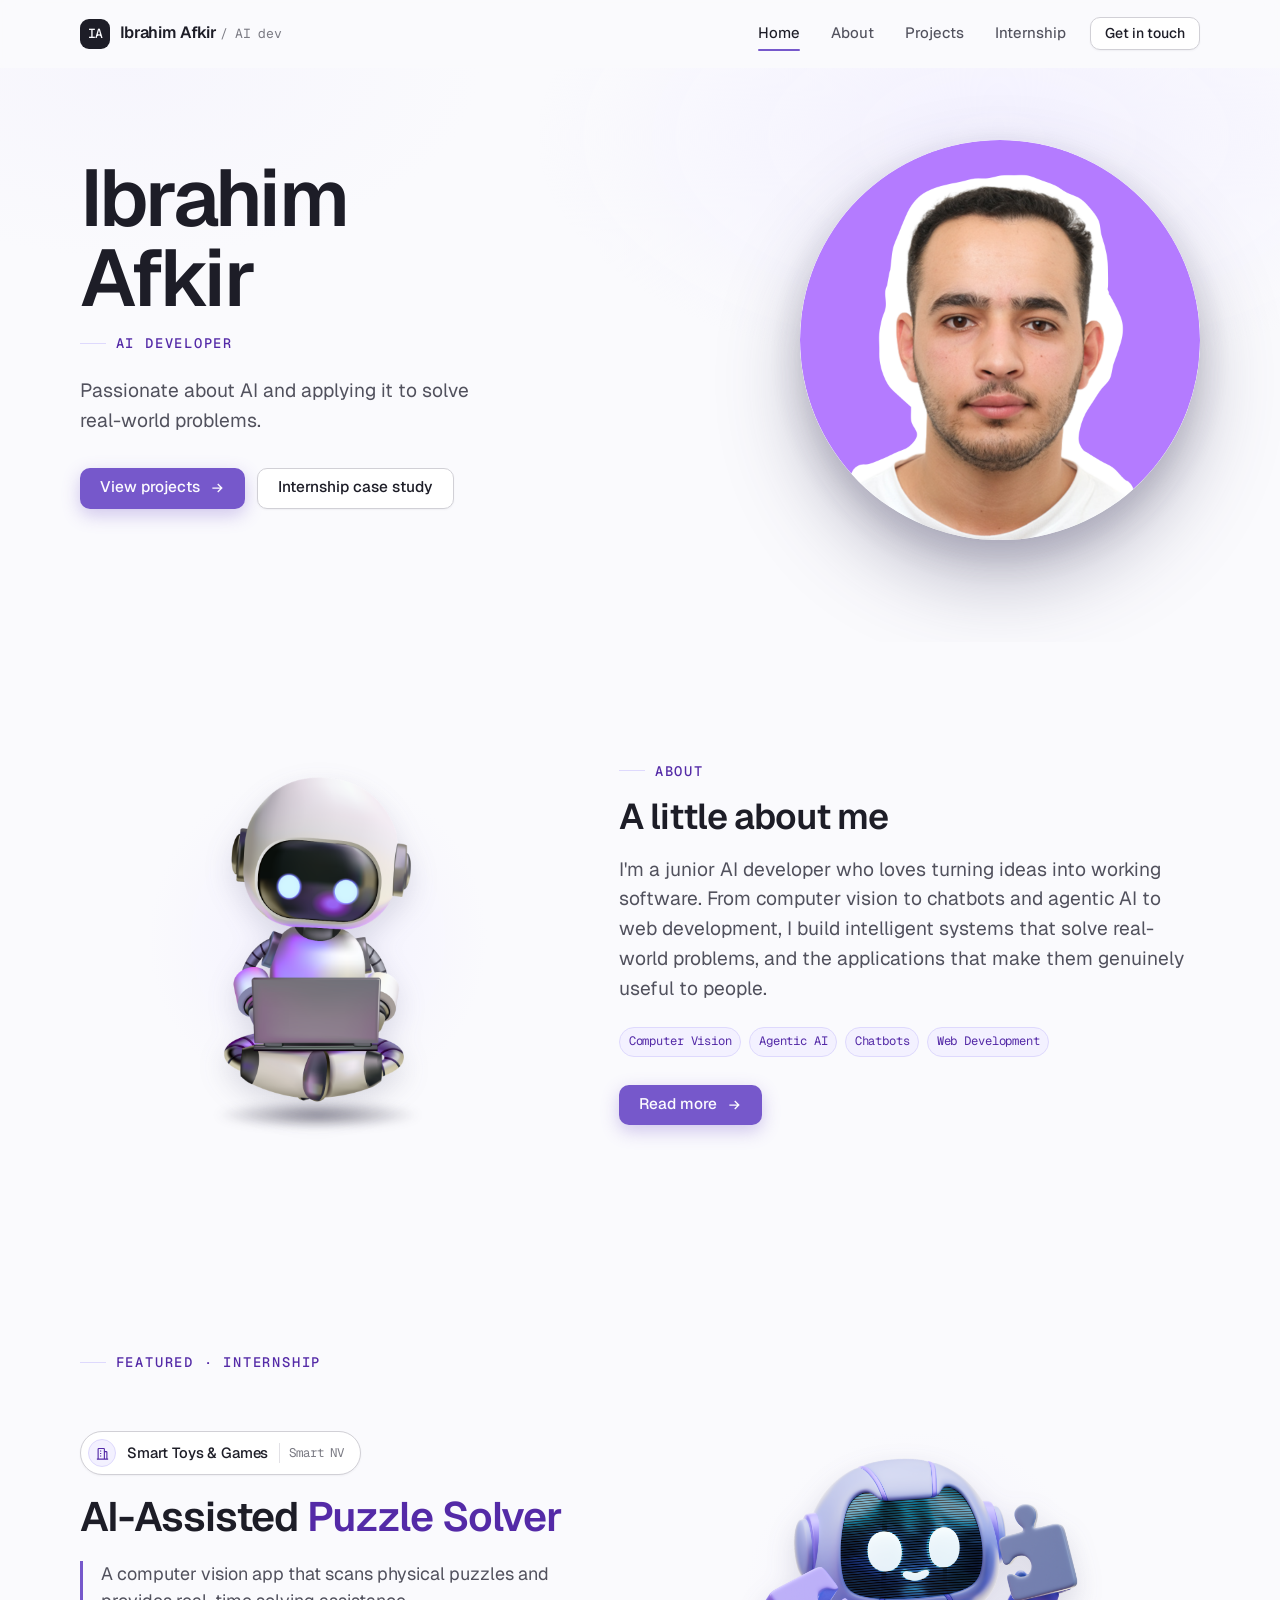
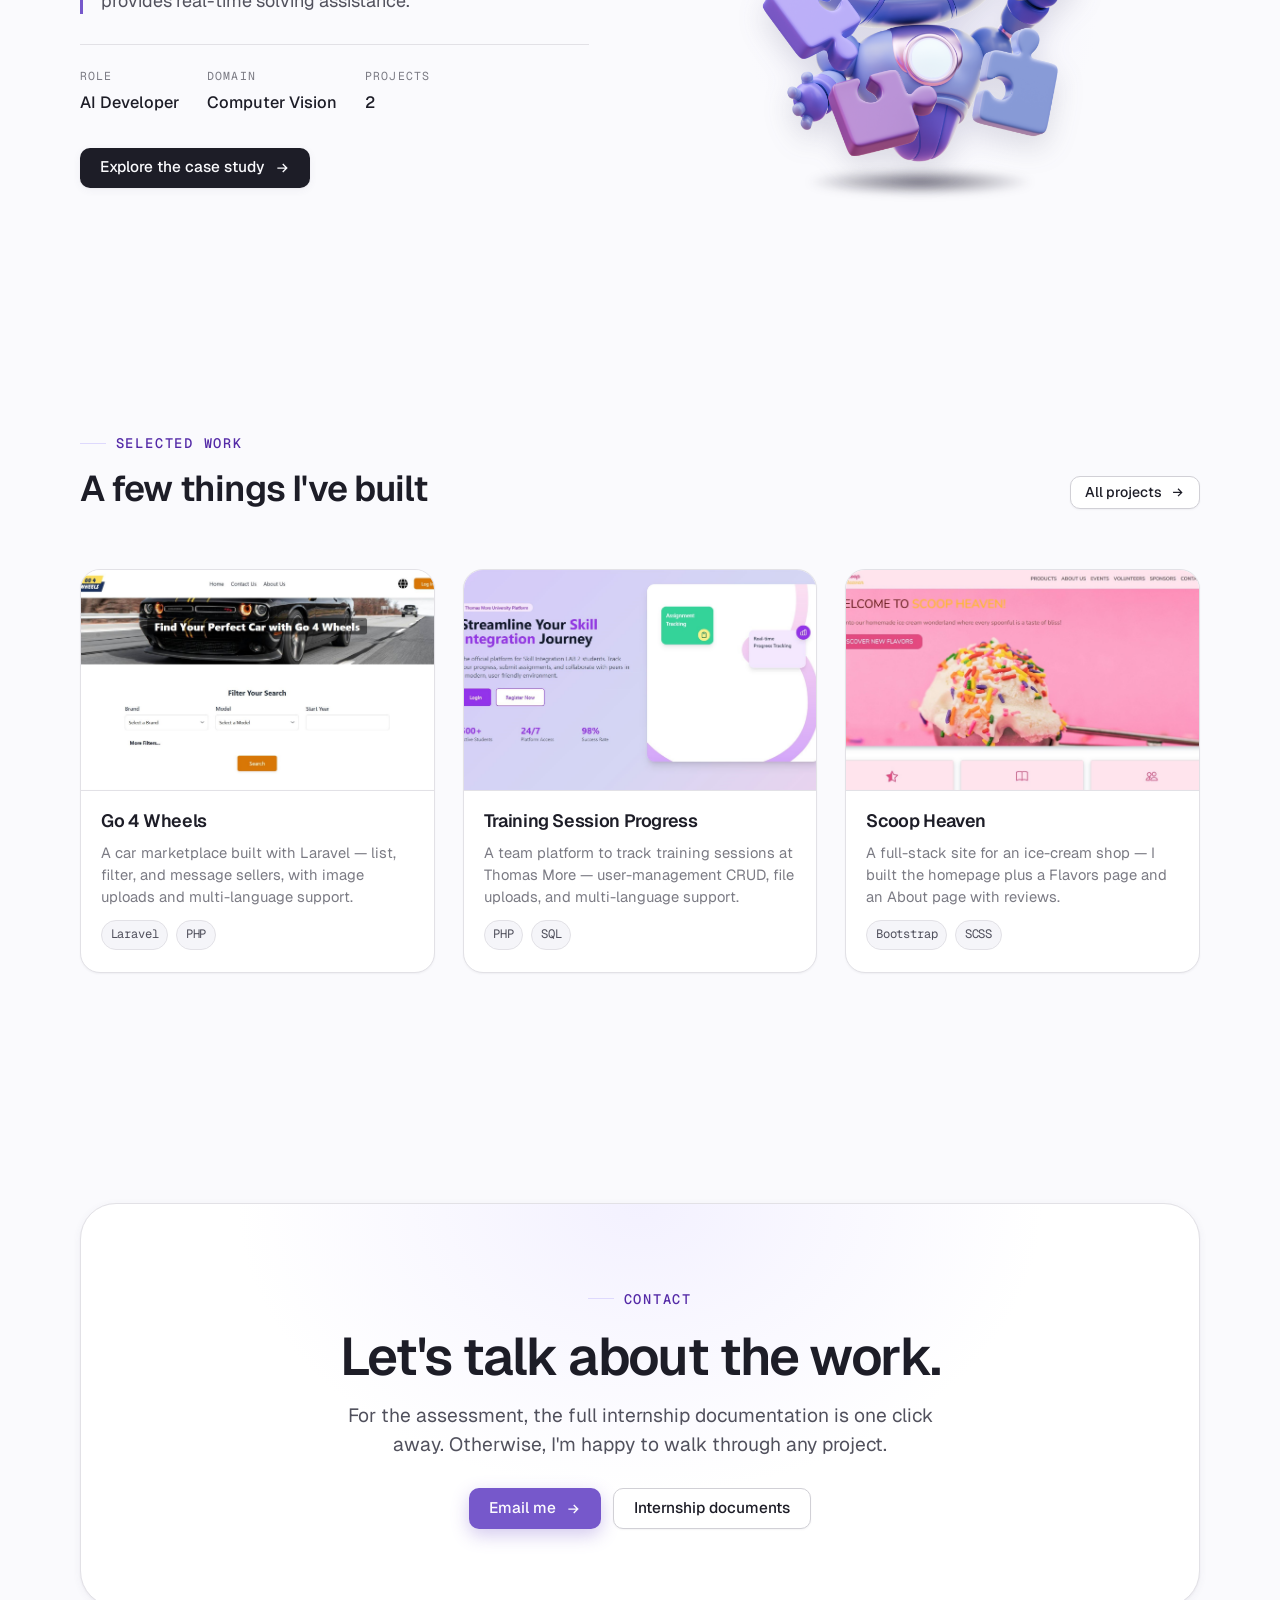
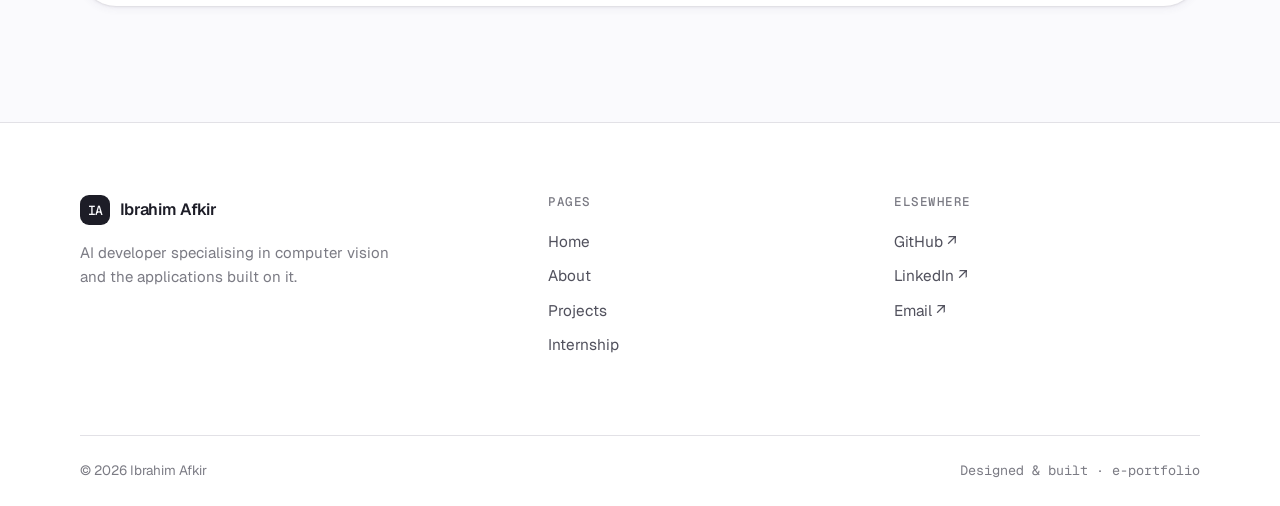
==== index.html @ 5f538110 "Initial commit — AI developer e-portfolio Co-Authored-By: Claude Opus 4.8 <noreply@anthropic.com>" ====
<!DOCTYPE html>
<html lang="en">
<head>
<meta charset="UTF-8" />
<meta name="viewport" content="width=device-width, initial-scale=1.0" />
<title>Ibrahim Afkir — AI Developer</title>
<meta name="description" content="Portfolio of Ibrahim Afkir, AI developer specialising in computer vision." />
<link rel="icon" href="images/favicon-32x32.png" type="image/png" />
<link rel="stylesheet" href="styles.css" />
<style>
/* ============ HOME PAGE ============ */

/* --- Hero shell --- */
.hero { position: relative; overflow: hidden; padding-top: clamp(36px, 6vw, 72px); padding-bottom: clamp(56px, 8vw, 110px); }
.hero::before {
  content: ""; position: absolute; inset: 0; z-index: -1;
  background:
    radial-gradient(60% 70% at 78% 12%, var(--accent-soft) 0%, transparent 60%),
    radial-gradient(50% 60% at 10% 0%, oklch(0.97 0.012 var(--accent-h) / 0.7) 0%, transparent 55%);
}
.hero__variant { display: none; }
body[data-hero="a"] .hero__variant--a,
body[data-hero="b"] .hero__variant--b,
body[data-hero="c"] .hero__variant--c { display: block; }

.hero-fade > * { opacity: 0; transform: translateY(16px); animation: heroIn 0.85s var(--ease) forwards; }
.hero-fade > *:nth-child(1) { animation-delay: 0.05s; }
.hero-fade > *:nth-child(2) { animation-delay: 0.13s; }
.hero-fade > *:nth-child(3) { animation-delay: 0.21s; }
.hero-fade > *:nth-child(4) { animation-delay: 0.29s; }
.hero-fade > *:nth-child(5) { animation-delay: 0.37s; }
@keyframes heroIn { to { opacity: 1; transform: none; } }
@media (prefers-reduced-motion: reduce) { .hero-fade > * { opacity: 1; transform: none; animation: none; } }

/* --- Variant A: split editorial --- */
.heroA { display: grid; grid-template-columns: 1.05fr 0.95fr; gap: clamp(32px, 5vw, 72px); align-items: start; }
.heroA__name { margin: 18px 0 0; }
.heroA__name .display { display: block; }
.heroA__role { font-family: var(--mono); color: var(--accent-ink); font-size: clamp(1rem, 1.5vw, 1.2rem); margin-top: 10px; letter-spacing: -0.01em; }
.heroA__lead { margin-top: 22px; max-width: 30ch; }
.heroA__cta { margin-top: 32px; display: flex; gap: 12px; flex-wrap: wrap; }
.heroA__meta { margin-top: 36px; display: flex; gap: 26px; flex-wrap: wrap; padding-top: 24px; border-top: 1px solid var(--line); }
.heroA__stat .n { font-size: 1.6rem; font-weight: 600; letter-spacing: -0.03em; }
.heroA__stat .l { font-family: var(--mono); font-size: 0.74rem; color: var(--muted); text-transform: uppercase; letter-spacing: 0.08em; }
.heroA__visual { position: relative; max-width: 400px; margin-left: auto; }
.heroA__frame { aspect-ratio: 1/1; border-radius: 50%; box-shadow: 0 40px 80px oklch(0.4 0.06 290 / 0.34), 0 16px 34px oklch(0.4 0.05 290 / 0.22); }
.heroA__badge {
  position: absolute; background: var(--surface); border: 1px solid var(--line);
  border-radius: var(--r); box-shadow: var(--shadow); padding: 12px 15px;
  display: flex; align-items: center; gap: 11px; font-size: 0.86rem;
}
.heroA__badge .dot { width: 9px; height: 9px; border-radius: 50%; background: var(--accent); box-shadow: 0 0 0 4px var(--accent-soft); }
.heroA__badge .mono { font-family: var(--mono); font-size: 0.74rem; color: var(--muted); display: block; }
.heroA__badge.b1 { top: 22px; left: -22px; }
.heroA__badge.b2 { bottom: 26px; right: -18px; }

/* --- Featured internship --- */
.spotlight { display: grid; grid-template-columns: 1fr 1.1fr; gap: clamp(28px, 4vw, 56px); align-items: center; }
.spotlight__art { position: relative; aspect-ratio: 16/11; order: 2; display: grid; place-items: center; }
.spotlight__art::before { content: ""; position: absolute; width: 66%; aspect-ratio: 1; border-radius: 50%; background: radial-gradient(circle, var(--accent-soft) 0%, transparent 68%); z-index: 0; }
.spotlight__art::after { content: ""; position: absolute; bottom: 2%; left: 50%; z-index: 0; width: 40%; height: 24px; border-radius: 50%; background: radial-gradient(ellipse at center, oklch(0.24 0.04 290 / 0.66) 0%, transparent 72%); filter: blur(4px); transform: translateX(-50%) scale(1); animation: shadowPulse 6.5s var(--ease) infinite; }
.spotlight__robot { position: relative; z-index: 1; width: 72%; max-width: 320px; height: auto; object-fit: contain; filter: drop-shadow(0 12px 14px oklch(0.4 0.06 290 / 0.16)); animation: floaty 6.5s var(--ease) infinite; }
@media (prefers-reduced-motion: reduce) { .spotlight__robot, .spotlight__art::after { animation: none; } }
.spotlight__body { order: 1; }
.spotlight__flow { margin-top: 26px; display: flex; align-items: center; gap: 10px; flex-wrap: wrap; }
.spotlight__step { display: flex; align-items: center; gap: 10px; }
.spotlight__step .b { background: var(--surface); border: 1px solid var(--line); border-radius: 999px; padding: 0.42em 0.85em; font-family: var(--mono); font-size: 0.78rem; box-shadow: var(--shadow-xs); }
.spotlight__step .arrow { color: var(--accent-ink); }
.spot-company { display: inline-flex; align-items: center; gap: 11px; background: var(--surface); border: 1px solid var(--line-2); border-radius: 999px; padding: 7px 16px 7px 7px; box-shadow: var(--shadow-xs); font-size: 0.92rem; font-weight: 500; letter-spacing: -0.01em; }
.spot-company .ic { flex: none; width: 28px; height: 28px; border-radius: 50%; background: var(--accent-soft); border: 1px solid var(--accent-line); color: var(--accent-ink); display: grid; place-items: center; }
.spot-company .ic svg { width: 15px; height: 15px; }
.spot-company .sub { color: var(--muted); font-weight: 400; font-family: var(--mono); font-size: 0.78rem; padding-left: 9px; border-left: 1px solid var(--line); }
.spot-title { font-size: clamp(1.9rem, 3.2vw, 2.6rem); margin-top: 20px; line-height: 1.06; letter-spacing: -0.025em; }
.spot-title em { font-style: normal; color: var(--accent-ink); }
.spot-lead { margin-top: 22px; max-width: 42ch; font-size: clamp(1.05rem, 1.4vw, 1.22rem); color: var(--ink-2); line-height: 1.5; padding-left: 18px; border-left: 3px solid var(--accent); }
.spot-meta { margin-top: 30px; display: flex; gap: 28px; flex-wrap: wrap; padding-top: 22px; border-top: 1px solid var(--line); }
.spot-meta .l { font-family: var(--mono); font-size: 0.72rem; color: var(--muted); text-transform: uppercase; letter-spacing: 0.1em; }
.spot-meta .v { font-size: 1.02rem; font-weight: 500; margin-top: 4px; }

/* --- Selected work preview --- */
.work-grid { grid-template-columns: repeat(3, 1fr); }
.mini-card { display: flex; flex-direction: column; border-radius: var(--r-lg); overflow: hidden; background: var(--surface); border: 1px solid var(--line); box-shadow: var(--shadow-xs); transition: transform 0.45s var(--ease), box-shadow 0.45s, border-color 0.3s; }
.mini-card:hover { transform: translateY(-5px); box-shadow: var(--shadow); border-color: var(--line-2); }
.mini-card__media { aspect-ratio: 16/10; border-radius: 0; border: none; border-bottom: 1px solid var(--line); }
.mini-card__body { padding: 20px 20px 22px; display: flex; flex-direction: column; gap: 12px; flex: 1; }
.mini-card__body h3 { font-size: 1.12rem; }
.mini-card__body p { color: var(--muted); font-size: 0.92rem; line-height: 1.5; flex: 1; }

/* --- About strip --- */
.about-strip { display: grid; grid-template-columns: 0.9fr 1.1fr; gap: clamp(28px, 5vw, 72px); align-items: center; }
.about-strip__art { position: relative; aspect-ratio: 1/1; max-width: 440px; margin-inline: auto; display: grid; place-items: center; }
.about-strip__art::before {
  content: ""; position: absolute; width: 80%; aspect-ratio: 1; border-radius: 50%;
  background: radial-gradient(circle, var(--accent-soft) 0%, transparent 68%); z-index: 0;
}
/* ground shadow under the floating robot — grows & fades as it rises */
.about-strip__art::after {
  content: ""; position: absolute; bottom: 7%; left: 50%; z-index: 0;
  width: 46%; height: 26px; border-radius: 50%;
  background: radial-gradient(ellipse at center, oklch(0.28 0.04 290 / 0.55) 0%, transparent 72%);
  filter: blur(4px);
  transform: translateX(-50%) scale(1);
  animation: shadowPulse 5.5s var(--ease) infinite;
}
.robot {
  position: relative; z-index: 1; width: 92%; height: auto; object-fit: contain;
  animation: floaty 5.5s var(--ease) infinite;
  filter: drop-shadow(0 12px 14px oklch(0.4 0.06 290 / 0.16));
}
@keyframes floaty { 0%, 100% { transform: translateY(0); } 50% { transform: translateY(-9px); } }
@keyframes shadowPulse {
  0%, 100% { transform: translateX(-50%) scale(1); opacity: 1; }
  50% { transform: translateX(-50%) scale(1.22); opacity: 0.62; }
}
@media (prefers-reduced-motion: reduce) { .robot, .about-strip__art::after { animation: none; } }
.about-strip__cta { margin-top: 28px; }
@media (max-width: 860px) {
  .about-strip { grid-template-columns: 1fr; }
  .about-strip__art { order: -1; max-width: 300px; }
}

/* --- Contact band --- */
.contact { text-align: center; background: var(--surface); border: 1px solid var(--line); border-radius: var(--r-2xl); padding: clamp(44px, 6vw, 80px); box-shadow: var(--shadow-sm); position: relative; overflow: hidden; }
.contact::before { content: ""; position: absolute; inset: 0; background: radial-gradient(60% 120% at 50% 0%, var(--accent-soft) 0%, transparent 60%); z-index: 0; }
.contact > * { position: relative; z-index: 1; }
.contact__cta { margin-top: 28px; display: flex; gap: 12px; justify-content: center; flex-wrap: wrap; }

@media (max-width: 860px) {
  .heroA, .spotlight { grid-template-columns: 1fr; }
  .heroA__visual { order: -1; max-width: 320px; margin-inline: auto; }
  .heroA__badge.b1 { left: 0; } .heroA__badge.b2 { right: 0; }
  .spotlight__art { order: -1; }
  .work-grid { grid-template-columns: 1fr; }
}
</style>
</head>
<body data-page="home" data-hero="a">

<!-- ============ NAV ============ -->
<nav class="nav">
  <div class="nav__inner">
    <a href="index.html" class="brand" aria-label="Ibrahim Afkir — home">
      <span class="brand__mark">IA</span>
      <span>Ibrahim Afkir <span class="brand__sub">/ AI dev</span></span>
    </a>
    <button class="nav__toggle" aria-label="Menu" aria-expanded="false">
      <svg viewBox="0 0 24 24" fill="none" stroke="currentColor" stroke-width="1.8"><path d="M4 7h16M4 12h16M4 17h16"/></svg>
    </button>
    <div class="nav__links">
      <a href="index.html" class="nav__link is-active">Home</a>
      <a href="about.html" class="nav__link">About</a>
      <a href="projects.html" class="nav__link">Projects</a>
      <a href="internship.html" class="nav__link">Internship</a>
      <span class="nav__cta"><a href="#contact" class="btn btn--ghost btn--sm">Get in touch</a></span>
    </div>
  </div>
</nav>

<!-- ============ HERO ============ -->
<header class="hero">
  <div class="container">
    <div class="hero__variant hero__variant--a">
      <div class="heroA hero-fade">
        <div>
          <h1 class="heroA__name"><span class="display">Ibrahim</span><span class="display">Afkir</span></h1>
          <span class="eyebrow" style="margin-top:14px;">AI Developer</span>
          <p class="lead heroA__lead">Passionate about AI and applying it to solve real-world problems.</p>
          <div class="heroA__cta">
            <a href="projects.html" class="btn btn--accent">View projects <svg viewBox="0 0 24 24" fill="none" stroke="currentColor" stroke-width="2"><path d="M5 12h14M13 6l6 6-6 6"/></svg></a>
            <a href="internship.html" class="btn btn--ghost">Internship case study</a>
          </div>
        </div>
        <div class="heroA__visual">
          <img src="images/small-profile.png" alt="Portrait of Ibrahim Afkir" class="heroA__frame is-media" />
        </div>
      </div>
    </div>
  </div>
</header>

<!-- ============ ABOUT STRIP ============ -->
<section class="section section--tight" id="about">
  <div class="container">
    <div class="about-strip reveal">
      <div class="about-strip__art">
        <img src="images/robot.png" alt="AI robot" class="robot" />
      </div>
      <div>
        <span class="eyebrow">About</span>
        <h2 class="h2" style="margin-top:16px;">A little about me</h2>
        <p class="lead" style="color:var(--ink-2); margin-top:18px;">I'm a junior AI developer who loves turning ideas into working software. From computer vision to chatbots and agentic AI to web development, I build intelligent systems that solve real-world problems, and the applications that make them genuinely useful to people.</p>
        <div class="tags" style="margin-top:24px;">
          <span class="tag tag--accent">Computer Vision</span>
          <span class="tag tag--accent">Agentic AI</span>
          <span class="tag tag--accent">Chatbots</span>
          <span class="tag tag--accent">Web Development</span>
        </div>
        <div class="about-strip__cta">
          <a href="about.html" class="btn btn--accent">Read more <svg viewBox="0 0 24 24" fill="none" stroke="currentColor" stroke-width="2"><path d="M5 12h14M13 6l6 6-6 6"/></svg></a>
        </div>
      </div>
    </div>
  </div>
</section>


<!-- ============ INTERNSHIP SPOTLIGHT ============ -->
<section class="section" id="internship">
  <div class="container">
    <div class="section-head reveal" style="margin-bottom: clamp(28px,4vw,44px);">
      <span class="eyebrow">Featured · Internship</span>
    </div>
    <div class="spotlight reveal" data-delay="1">
      <div class="spotlight__body">
        <span class="spot-company">
          <span class="ic"><svg viewBox="0 0 24 24" fill="none" stroke="currentColor" stroke-width="1.8"><path d="M3 21h18M5 21V5a1 1 0 0 1 1-1h8a1 1 0 0 1 1 1v16M15 21V9h3a1 1 0 0 1 1 1v11M8 8h2M8 12h2M8 16h2"/></svg></span>
          Smart Toys &amp; Games <span class="sub">Smart NV</span>
        </span>
        <h2 class="spot-title">AI-Assisted <em>Puzzle Solver</em></h2>
        <p class="spot-lead">A computer vision app that scans physical puzzles and provides real-time solving assistance.</p>
        <div class="spot-meta">
          <div><div class="l">Role</div><div class="v">AI Developer</div></div>
          <div><div class="l">Domain</div><div class="v">Computer Vision</div></div>
          <div><div class="l">Projects</div><div class="v">2</div></div>
        </div>
        <div style="margin-top:32px;">
          <a href="internship.html" class="btn btn--primary">Explore the case study <svg viewBox="0 0 24 24" fill="none" stroke="currentColor" stroke-width="2"><path d="M5 12h14M13 6l6 6-6 6"/></svg></a>
        </div>
      </div>
      <div class="spotlight__art">
        <img src="images/puzzle-robot.png" alt="Robot solving a puzzle" class="spotlight__robot" />
      </div>
    </div>
  </div>
</section>


<!-- ============ SELECTED WORK ============ -->
<section class="section">
  <div class="container">
    <div class="section-head reveal" style="flex-direction:row; align-items:flex-end; justify-content:space-between; max-width:none;">
      <div class="stack" style="gap:16px;">
        <span class="eyebrow">Selected work</span>
        <h2 class="h2">A few things I've built</h2>
      </div>
      <a href="projects.html" class="btn btn--ghost btn--sm">All projects <svg viewBox="0 0 24 24" fill="none" stroke="currentColor" stroke-width="2"><path d="M5 12h14M13 6l6 6-6 6"/></svg></a>
    </div>
    <div class="grid work-grid">
      <a href="projects.html" class="mini-card reveal" data-delay="1">
        <img src="images/car1.JPG" alt="Go 4 Wheels" class="mini-card__media is-media" />
        <div class="mini-card__body">
          <h3>Go 4 Wheels</h3>
          <p>A car marketplace built with Laravel — list, filter, and message sellers, with image uploads and multi-language support.</p>
          <div class="tags"><span class="tag">Laravel</span><span class="tag">PHP</span></div>
        </div>
      </a>
      <a href="projects.html" class="mini-card reveal" data-delay="2">
        <img src="images/training1.JPG" alt="Training Session Progress" class="mini-card__media is-media" />
        <div class="mini-card__body">
          <h3>Training Session Progress</h3>
          <p>A team platform to track training sessions at Thomas More — user-management CRUD, file uploads, and multi-language support.</p>
          <div class="tags"><span class="tag">PHP</span><span class="tag">SQL</span></div>
        </div>
      </a>
      <a href="projects.html" class="mini-card reveal" data-delay="3">
        <img src="images/a1.jpg" alt="Scoop Heaven" class="mini-card__media is-media" />
        <div class="mini-card__body">
          <h3>Scoop Heaven</h3>
          <p>A full-stack site for an ice-cream shop — I built the homepage plus a Flavors page and an About page with reviews.</p>
          <div class="tags"><span class="tag">Bootstrap</span><span class="tag">SCSS</span></div>
        </div>
      </a>
    </div>
  </div>
</section>

<!-- ============ CONTACT ============ -->
<section class="section" id="contact">
  <div class="container">
    <div class="contact reveal">
      <span class="eyebrow" style="justify-content:center;">Contact</span>
      <h2 class="h1" style="margin-top:18px;">Let's talk about the work.</h2>
      <p class="lead" style="margin:16px auto 0; max-width:46ch;">For the assessment, the full internship documentation is one click away. Otherwise, I'm happy to walk through any project.</p>
      <div class="contact__cta">
        <a href="mailto:brahim-afkir@hotmail.com" class="btn btn--accent">Email me <svg viewBox="0 0 24 24" fill="none" stroke="currentColor" stroke-width="2"><path d="M5 12h14M13 6l6 6-6 6"/></svg></a>
        <a href="internship.html" class="btn btn--ghost">Internship documents</a>
      </div>
    </div>
  </div>
</section>

<!-- ============ FOOTER ============ -->
<footer class="footer">
  <div class="container">
    <div class="footer__inner">
      <div class="footer__brand">
        <a href="index.html" class="brand"><span class="brand__mark">IA</span><span>Ibrahim Afkir</span></a>
        <p class="muted" style="margin-top:16px; font-size:0.94rem;">AI developer specialising in computer vision and the applications built on it.</p>
      </div>
      <div class="footer__col">
        <h4>Pages</h4>
        <a href="index.html">Home</a>
        <a href="about.html">About</a>
        <a href="projects.html">Projects</a>
        <a href="internship.html">Internship</a>
      </div>
      <div class="footer__col">
        <h4>Elsewhere</h4>
        <a href="#" target="_blank" rel="noopener">GitHub ↗</a>
        <a href="https://www.linkedin.com/in/ibrahim-afkir/" target="_blank" rel="noopener">LinkedIn ↗</a>
        <a href="mailto:brahim-afkir@hotmail.com">Email ↗</a>
      </div>
    </div>
    <div class="footer__bottom">
      <span>© 2026 Ibrahim Afkir</span>
      <span class="mono">Designed &amp; built · e-portfolio</span>
    </div>
  </div>
</footer>

<script src="app.js"></script>
</body>
</html>
---- styles.css ----
/* ===========================================================
   E-Portfolio — Ibrahim Afkir
   Shared design system
   Clean technical-modern · Geist + Geist Mono · violet accent
   =========================================================== */

@import url('https://fonts.googleapis.com/css2?family=Geist:wght@300;400;500;600;700;800&family=Geist+Mono:wght@400;500&display=swap');

/* ---------- Tokens ---------- */
:root {
  /* Surfaces & ink (cool neutral) */
  --bg:        oklch(0.985 0.004 290);
  --surface:   oklch(1 0 0);
  --surface-2: oklch(0.972 0.005 290);
  --ink:       oklch(0.235 0.02 285);
  --ink-2:     oklch(0.44 0.02 285);
  --muted:     oklch(0.585 0.014 285);
  --line:      oklch(0.912 0.006 290);
  --line-2:    oklch(0.86 0.008 290);

  /* Accent — overridable by Tweaks (hue swap) */
  --accent-h:  292;
  --accent:      oklch(0.55 0.17 var(--accent-h));
  --accent-2:    oklch(0.47 0.18 var(--accent-h));
  --accent-ink:  oklch(0.42 0.185 var(--accent-h));
  --accent-soft: oklch(0.965 0.022 var(--accent-h));
  --accent-line: oklch(0.90 0.05 var(--accent-h));

  /* Radii */
  --r-xs: 6px;
  --r-sm: 10px;
  --r:    14px;
  --r-lg: 20px;
  --r-xl: 28px;
  --r-2xl: 36px;

  /* Shadows (violet-tinted, soft) */
  --shadow-xs: 0 1px 2px oklch(0.4 0.04 290 / 0.06);
  --shadow-sm: 0 2px 8px oklch(0.4 0.05 290 / 0.06), 0 1px 2px oklch(0.4 0.05 290 / 0.05);
  --shadow:    0 10px 30px oklch(0.4 0.06 290 / 0.08), 0 2px 6px oklch(0.4 0.05 290 / 0.05);
  --shadow-lg: 0 24px 60px oklch(0.38 0.07 290 / 0.14), 0 6px 16px oklch(0.4 0.06 290 / 0.08);

  /* Type */
  --font: 'Geist', system-ui, -apple-system, 'Segoe UI', sans-serif;
  --mono: 'Geist Mono', ui-monospace, 'SF Mono', 'JetBrains Mono', monospace;

  /* Layout */
  --maxw: 1200px;
  --nav-h: 68px;
  --ease: cubic-bezier(0.22, 1, 0.36, 1);
}

/* Font-size tweak hook */
:root { --fs: 1; }

/* ---------- Reset ---------- */
*, *::before, *::after { box-sizing: border-box; }
* { margin: 0; padding: 0; }
html { scroll-behavior: smooth; -webkit-text-size-adjust: 100%; }
body {
  font-family: var(--font);
  background: var(--bg);
  color: var(--ink);
  line-height: 1.6;
  font-size: calc(16px * var(--fs));
  -webkit-font-smoothing: antialiased;
  text-rendering: optimizeLegibility;
  overflow-x: hidden;
}
img, svg { display: block; max-width: 100%; }
a { color: inherit; text-decoration: none; }
button { font-family: inherit; cursor: pointer; border: none; background: none; }
::selection { background: var(--accent-soft); color: var(--accent-ink); }

/* ---------- Typography ---------- */
h1, h2, h3, h4 { line-height: 1.08; font-weight: 600; letter-spacing: -0.02em; color: var(--ink); text-wrap: balance; }
.display {
  font-size: clamp(2.6rem, 6.4vw, 5rem);
  font-weight: 600;
  letter-spacing: -0.035em;
  line-height: 1.0;
}
.h1 { font-size: clamp(2.1rem, 4.2vw, 3.3rem); letter-spacing: -0.03em; }
.h2 { font-size: clamp(1.6rem, 2.8vw, 2.3rem); letter-spacing: -0.025em; }
.h3 { font-size: clamp(1.2rem, 1.8vw, 1.45rem); }
.lead { font-size: clamp(1.05rem, 1.5vw, 1.3rem); color: var(--ink-2); line-height: 1.55; text-wrap: pretty; font-weight: 400; }
.muted { color: var(--muted); }
.mono { font-family: var(--mono); }

.eyebrow {
  font-family: var(--mono);
  font-size: 0.86rem;
  font-weight: 500;
  letter-spacing: 0.13em;
  text-transform: uppercase;
  color: var(--accent-ink);
  display: inline-flex;
  align-items: center;
  gap: 0.6rem;
}
.eyebrow::before {
  content: "";
  width: 26px; height: 1px;
  background: var(--accent-line);
}

/* ---------- Layout ---------- */
.container { width: 100%; max-width: var(--maxw); margin-inline: auto; padding-inline: clamp(20px, 5vw, 40px); }
.section { padding-block: clamp(64px, 9vw, 128px); }
.section--tight { padding-block: clamp(48px, 6vw, 80px); }
.row { display: flex; gap: 12px; align-items: center; flex-wrap: wrap; }
.stack { display: flex; flex-direction: column; }

.section-head { display: flex; flex-direction: column; gap: 16px; margin-bottom: clamp(36px, 5vw, 60px); max-width: 640px; }
.section-head.is-wide { max-width: 820px; }

/* ---------- Buttons ---------- */
.btn {
  display: inline-flex; align-items: center; gap: 0.6em;
  font-size: 0.96rem; font-weight: 500;
  padding: 0.78em 1.3em;
  border-radius: var(--r-sm);
  transition: transform 0.45s var(--ease), background 0.25s, box-shadow 0.35s, border-color 0.25s, color 0.25s;
  white-space: nowrap;
  line-height: 1;
}
.btn svg { width: 1.05em; height: 1.05em; transition: transform 0.4s var(--ease); }
.btn--primary { background: var(--ink); color: var(--bg); box-shadow: var(--shadow-sm); }
.btn--primary:hover { transform: translateY(-2px); box-shadow: var(--shadow); }
.btn--primary:hover svg { transform: translateX(3px); }
.btn--accent { background: var(--accent); color: oklch(0.99 0.01 var(--accent-h)); box-shadow: 0 6px 18px oklch(0.55 0.17 var(--accent-h) / 0.32); }
.btn--accent:hover { transform: translateY(-2px); background: var(--accent-2); box-shadow: 0 12px 26px oklch(0.55 0.17 var(--accent-h) / 0.4); }
.btn--accent:hover svg { transform: translateX(3px); }
.btn--ghost { background: var(--surface); color: var(--ink); border: 1px solid var(--line-2); box-shadow: var(--shadow-xs); }
.btn--ghost:hover { transform: translateY(-2px); border-color: var(--ink); box-shadow: var(--shadow-sm); }
.btn--ghost:hover svg { transform: translateX(3px); }
.btn--sm { padding: 0.6em 1em; font-size: 0.88rem; }

/* ---------- Tags / chips ---------- */
.tags { display: flex; flex-wrap: wrap; gap: 8px; }
.tag {
  font-family: var(--mono);
  font-size: 0.76rem;
  font-weight: 400;
  color: var(--ink-2);
  background: var(--surface-2);
  border: 1px solid var(--line);
  padding: 0.34em 0.7em;
  border-radius: 999px;
  letter-spacing: -0.01em;
  transition: border-color 0.2s, color 0.2s, background 0.2s;
}
.tag--accent { color: var(--accent-ink); background: var(--accent-soft); border-color: var(--accent-line); }

/* ---------- Navbar ---------- */
.nav {
  position: sticky; top: 0; z-index: 100;
  height: var(--nav-h);
  display: flex; align-items: center;
  background: oklch(0.985 0.004 290 / 0.72);
  backdrop-filter: blur(14px) saturate(1.4);
  -webkit-backdrop-filter: blur(14px) saturate(1.4);
  border-bottom: 1px solid transparent;
  transition: border-color 0.3s, background 0.3s;
}
.nav.is-scrolled { border-bottom-color: var(--line); }
.nav__inner { width: 100%; max-width: var(--maxw); margin-inline: auto; padding-inline: clamp(20px, 5vw, 40px); display: flex; align-items: center; justify-content: space-between; }
.brand { display: inline-flex; align-items: center; gap: 0.6rem; font-weight: 600; letter-spacing: -0.02em; font-size: 1.02rem; }
.brand__mark {
  width: 30px; height: 30px; border-radius: 9px;
  background: var(--ink); color: var(--bg);
  display: grid; place-items: center;
  font-family: var(--mono); font-size: 0.82rem; font-weight: 500;
  letter-spacing: -0.04em;
  transition: background 0.3s, transform 0.5s var(--ease);
}
.brand:hover .brand__mark { background: var(--accent); transform: rotate(-6deg); }
.brand__sub { color: var(--muted); font-weight: 400; font-size: 0.82rem; font-family: var(--mono); }
.nav__links { display: flex; align-items: center; gap: 4px; }
.nav__link {
  position: relative;
  font-size: 0.94rem; font-weight: 450; color: var(--ink-2);
  padding: 0.5rem 0.85rem; border-radius: var(--r-xs);
  transition: color 0.2s, background 0.2s;
}
.nav__link:hover { color: var(--ink); background: var(--surface-2); }
.nav__link.is-active { color: var(--ink); }
.nav__link.is-active::after {
  content: ""; position: absolute; left: 0.85rem; right: 0.85rem; bottom: 0.18rem;
  height: 2px; background: var(--accent); border-radius: 2px;
}
.nav__cta { margin-left: 6px; }
.nav__toggle { display: none; width: 40px; height: 40px; border-radius: var(--r-xs); align-items: center; justify-content: center; }
.nav__toggle:hover { background: var(--surface-2); }
.nav__toggle svg { width: 22px; height: 22px; }

/* ---------- Placeholder media ---------- */
.ph {
  position: relative;
  background-color: var(--surface-2);
  background-image: repeating-linear-gradient(135deg,
    oklch(0.93 0.01 290 / 0.7) 0, oklch(0.93 0.01 290 / 0.7) 1px,
    transparent 1px, transparent 11px);
  border: 1px solid var(--line);
  border-radius: var(--r);
  display: grid; place-items: center;
  overflow: hidden;
  color: var(--muted);
}
.ph__label {
  font-family: var(--mono); font-size: 0.76rem; letter-spacing: 0.02em;
  background: var(--surface); border: 1px solid var(--line);
  padding: 0.4em 0.75em; border-radius: 999px;
  display: inline-flex; align-items: center; gap: 0.5em;
  color: var(--ink-2);
  box-shadow: var(--shadow-xs);
}
.ph__label::before { content: ""; width: 7px; height: 7px; border-radius: 2px; background: var(--accent); }
.ph--accent { background-color: var(--accent-soft); background-image: repeating-linear-gradient(135deg, oklch(0.7 0.12 var(--accent-h) / 0.18) 0, oklch(0.7 0.12 var(--accent-h) / 0.18) 1px, transparent 1px, transparent 11px); border-color: var(--accent-line); }

/* ---------- Real image in a media slot ---------- */
/* Drops a real <img> into any sizing class (aspect-ratio + radius) used by .ph */
.is-media { width: 100%; object-fit: cover; display: block; }

/* ---------- Cards ---------- */
.card { background: var(--surface); border: 1px solid var(--line); border-radius: var(--r-lg); box-shadow: var(--shadow-xs); }

/* ---------- Footer ---------- */
.footer { border-top: 1px solid var(--line); background: var(--surface); }
.footer__inner { display: grid; grid-template-columns: 1.4fr 1fr 1fr; gap: 40px; padding-block: clamp(48px, 6vw, 72px); }
.footer__brand { max-width: 320px; }
.footer__col h4 { font-size: 0.78rem; font-family: var(--mono); text-transform: uppercase; letter-spacing: 0.12em; color: var(--muted); font-weight: 500; margin-bottom: 16px; }
.footer__col a { display: block; color: var(--ink-2); font-size: 0.96rem; padding: 5px 0; transition: color 0.2s, transform 0.3s var(--ease); width: fit-content; }
.footer__col a:hover { color: var(--accent-ink); transform: translateX(3px); }
.footer__bottom { border-top: 1px solid var(--line); padding-block: 24px; display: flex; justify-content: space-between; align-items: center; gap: 16px; flex-wrap: wrap; color: var(--muted); font-size: 0.84rem; }
.footer__bottom .mono { font-family: var(--mono); }

/* ---------- Reveal animation ---------- */
.reveal { opacity: 0; transform: translateY(22px); transition: opacity 0.8s var(--ease), transform 0.8s var(--ease); }
.reveal.is-in { opacity: 1; transform: none; }
.reveal[data-delay="1"] { transition-delay: 0.07s; }
.reveal[data-delay="2"] { transition-delay: 0.14s; }
.reveal[data-delay="3"] { transition-delay: 0.21s; }
.reveal[data-delay="4"] { transition-delay: 0.28s; }
.reveal[data-delay="5"] { transition-delay: 0.35s; }
@media (prefers-reduced-motion: reduce) {
  .reveal { opacity: 1; transform: none; transition: none; }
  html { scroll-behavior: auto; }
}

/* ---------- Utilities ---------- */
.divider { height: 1px; background: var(--line); border: none; }
.grid { display: grid; gap: clamp(20px, 2.5vw, 28px); }
.text-accent { color: var(--accent-ink); }
.sr-only { position: absolute; width: 1px; height: 1px; padding: 0; margin: -1px; overflow: hidden; clip: rect(0,0,0,0); white-space: nowrap; border: 0; }

/* ---------- Mobile nav ---------- */
@media (max-width: 760px) {
  .nav__links {
    position: fixed; inset: var(--nav-h) 0 auto 0;
    flex-direction: column; align-items: stretch; gap: 2px;
    background: oklch(0.985 0.004 290 / 0.97);
    backdrop-filter: blur(14px);
    padding: 16px clamp(20px, 5vw, 40px) 24px;
    border-bottom: 1px solid var(--line);
    box-shadow: var(--shadow);
    transform: translateY(-12px); opacity: 0; pointer-events: none;
    transition: opacity 0.25s, transform 0.3s var(--ease);
  }
  .nav__links.is-open { transform: none; opacity: 1; pointer-events: auto; }
  .nav__link { padding: 0.85rem 0.5rem; font-size: 1.05rem; }
  .nav__link.is-active::after { left: 0.5rem; right: auto; width: 18px; bottom: 0.55rem; }
  .nav__cta { margin: 8px 0 0; }
  .nav__cta .btn { width: 100%; justify-content: center; }
  .nav__toggle { display: inline-flex; }
  .footer__inner { grid-template-columns: 1fr 1fr; }
  .footer__brand { grid-column: 1 / -1; }
}
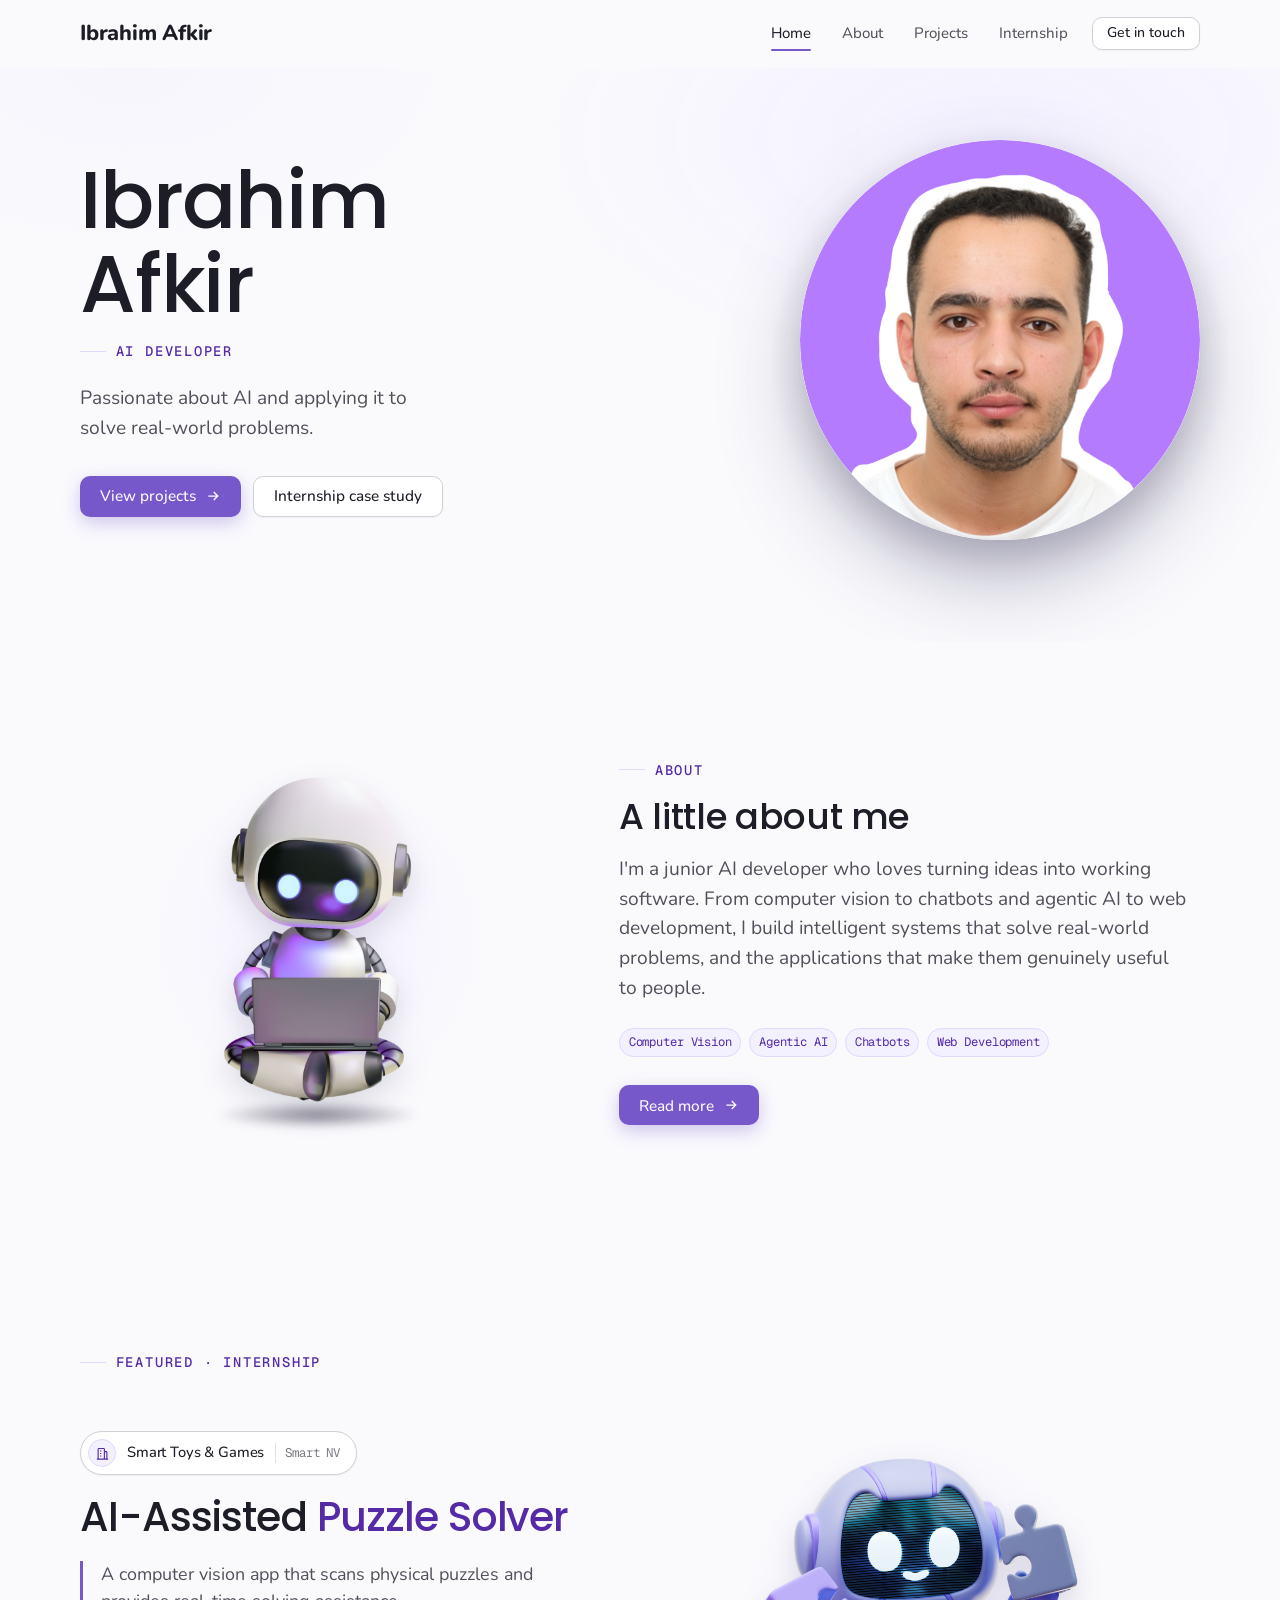
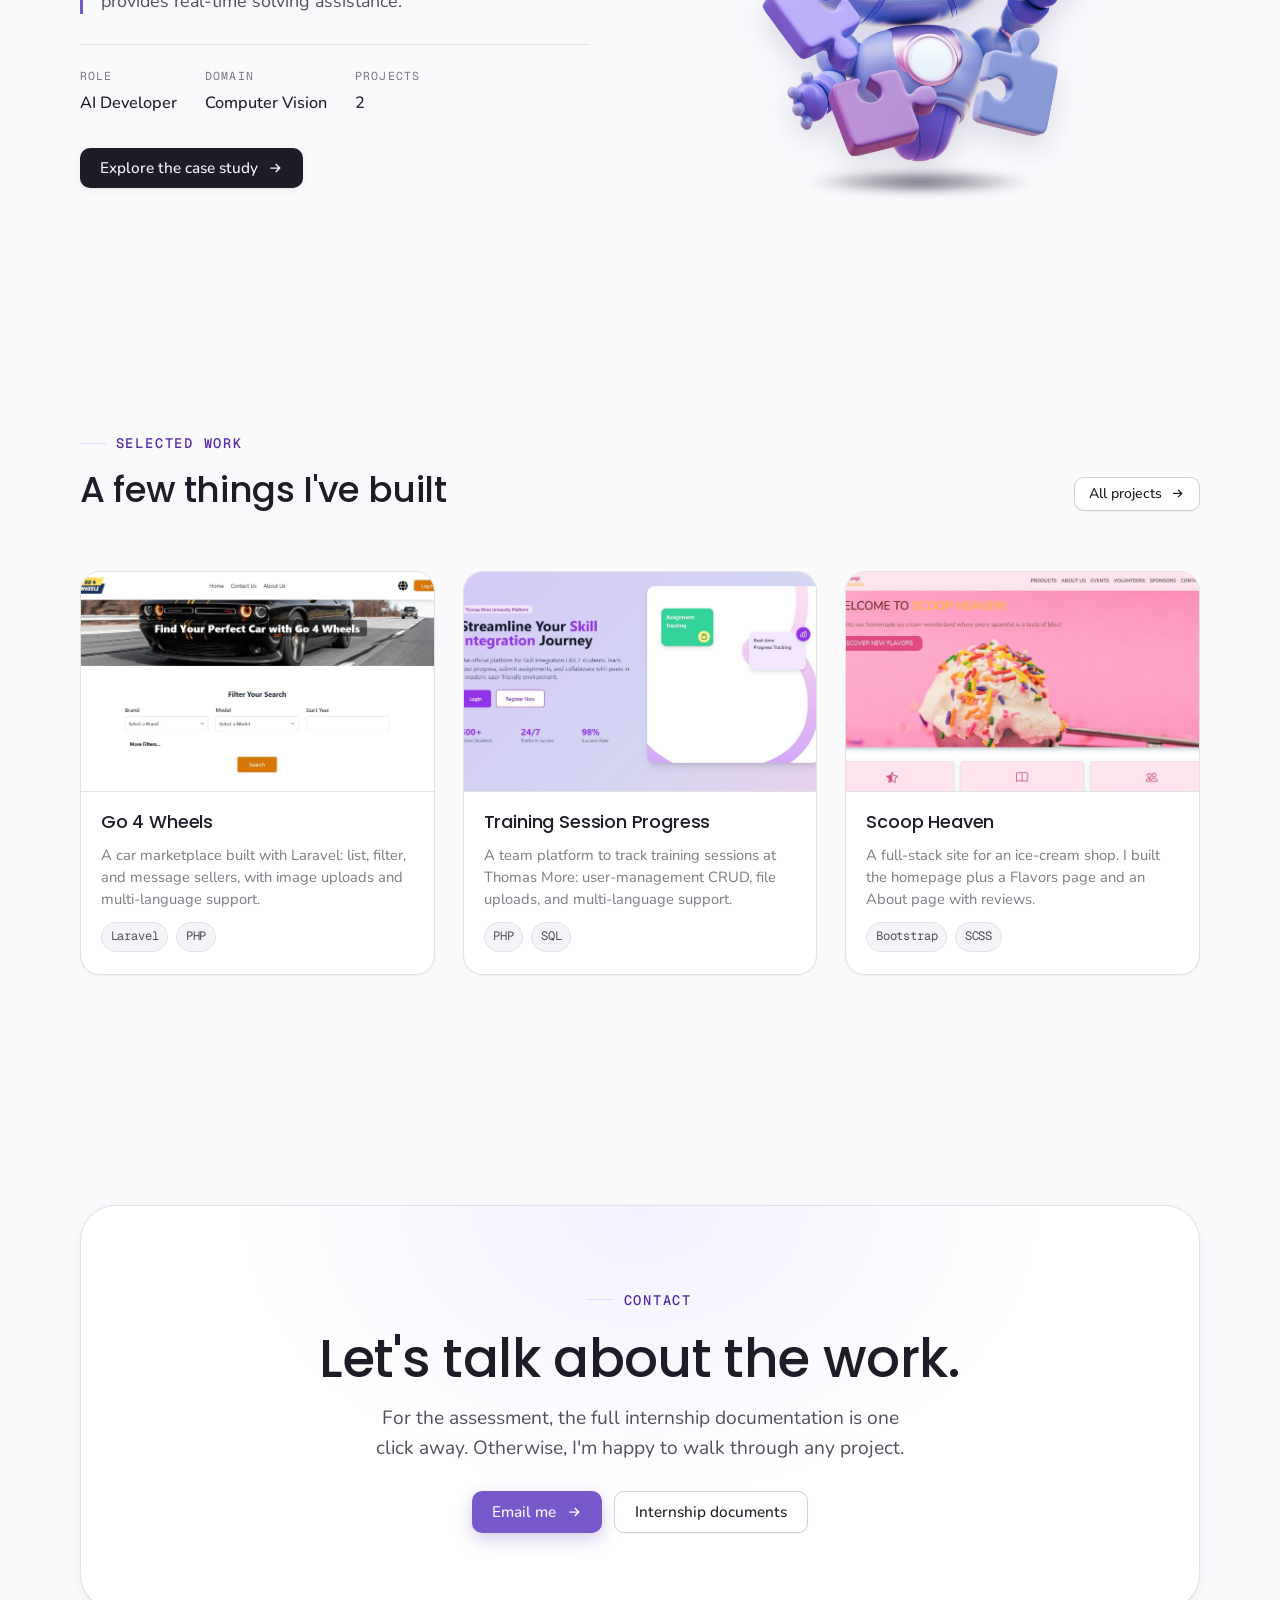
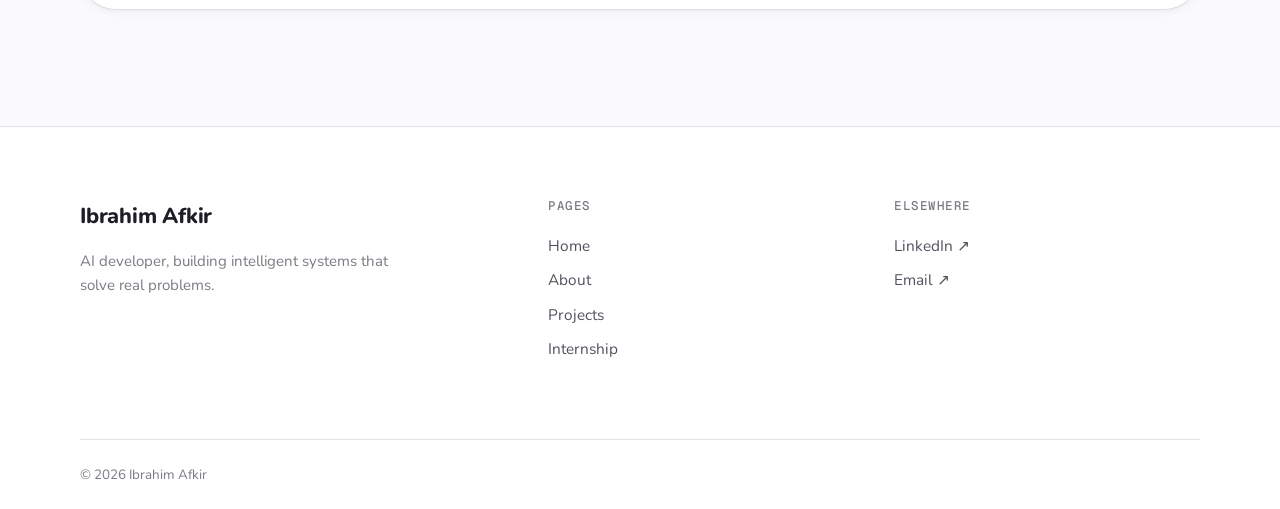
==== commit fe9fcfd5: "Update about page, brand, fonts, footer, and document cards Co-Authored-By: Claude Opus 4.8 <noreply" ====
--- a/index.html
+++ b/index.html
@@ -3,9 +3,12 @@
 <head>
 <meta charset="UTF-8" />
 <meta name="viewport" content="width=device-width, initial-scale=1.0" />
-<title>Ibrahim Afkir — AI Developer</title>
+<title>Ibrahim Afkir · AI Developer</title>
 <meta name="description" content="Portfolio of Ibrahim Afkir, AI developer specialising in computer vision." />
 <link rel="icon" href="images/favicon-32x32.png" type="image/png" />
+<link rel="preconnect" href="https://fonts.googleapis.com">
+<link rel="preconnect" href="https://fonts.gstatic.com" crossorigin>
+<link href="https://fonts.googleapis.com/css2?family=Nunito:ital,wght@0,400;0,500;0,600;0,700;0,800;1,400&family=Poppins:wght@400;500;600;700&family=Geist+Mono:wght@400;500&display=swap" rel="stylesheet">
 <link rel="stylesheet" href="styles.css" />
 <style>
 /* ============ HOME PAGE ============ */
@@ -93,7 +96,7 @@
   content: ""; position: absolute; width: 80%; aspect-ratio: 1; border-radius: 50%;
   background: radial-gradient(circle, var(--accent-soft) 0%, transparent 68%); z-index: 0;
 }
-/* ground shadow under the floating robot — grows & fades as it rises */
+/* ground shadow under the floating robot - grows & fades as it rises */
 .about-strip__art::after {
   content: ""; position: absolute; bottom: 7%; left: 50%; z-index: 0;
   width: 46%; height: 26px; border-radius: 50%;
@@ -139,10 +142,7 @@
 <!-- ============ NAV ============ -->
 <nav class="nav">
   <div class="nav__inner">
-    <a href="index.html" class="brand" aria-label="Ibrahim Afkir — home">
-      <span class="brand__mark">IA</span>
-      <span>Ibrahim Afkir <span class="brand__sub">/ AI dev</span></span>
-    </a>
+    <a href="index.html" class="brand" aria-label="Ibrahim Afkir - home">Ibrahim Afkir</a>
     <button class="nav__toggle" aria-label="Menu" aria-expanded="false">
       <svg viewBox="0 0 24 24" fill="none" stroke="currentColor" stroke-width="1.8"><path d="M4 7h16M4 12h16M4 17h16"/></svg>
     </button>
@@ -250,7 +250,7 @@
         <img src="images/car1.JPG" alt="Go 4 Wheels" class="mini-card__media is-media" />
         <div class="mini-card__body">
           <h3>Go 4 Wheels</h3>
-          <p>A car marketplace built with Laravel — list, filter, and message sellers, with image uploads and multi-language support.</p>
+          <p>A car marketplace built with Laravel: list, filter, and message sellers, with image uploads and multi-language support.</p>
           <div class="tags"><span class="tag">Laravel</span><span class="tag">PHP</span></div>
         </div>
       </a>
@@ -258,7 +258,7 @@
         <img src="images/training1.JPG" alt="Training Session Progress" class="mini-card__media is-media" />
         <div class="mini-card__body">
           <h3>Training Session Progress</h3>
-          <p>A team platform to track training sessions at Thomas More — user-management CRUD, file uploads, and multi-language support.</p>
+          <p>A team platform to track training sessions at Thomas More: user-management CRUD, file uploads, and multi-language support.</p>
           <div class="tags"><span class="tag">PHP</span><span class="tag">SQL</span></div>
         </div>
       </a>
@@ -266,7 +266,7 @@
         <img src="images/a1.jpg" alt="Scoop Heaven" class="mini-card__media is-media" />
         <div class="mini-card__body">
           <h3>Scoop Heaven</h3>
-          <p>A full-stack site for an ice-cream shop — I built the homepage plus a Flavors page and an About page with reviews.</p>
+          <p>A full-stack site for an ice-cream shop. I built the homepage plus a Flavors page and an About page with reviews.</p>
           <div class="tags"><span class="tag">Bootstrap</span><span class="tag">SCSS</span></div>
         </div>
       </a>
@@ -294,8 +294,8 @@
   <div class="container">
     <div class="footer__inner">
       <div class="footer__brand">
-        <a href="index.html" class="brand"><span class="brand__mark">IA</span><span>Ibrahim Afkir</span></a>
-        <p class="muted" style="margin-top:16px; font-size:0.94rem;">AI developer specialising in computer vision and the applications built on it.</p>
+        <a href="index.html" class="brand">Ibrahim Afkir</a>
+        <p class="muted" style="margin-top:16px; font-size:0.94rem;">AI developer, building intelligent systems that solve real problems.</p>
       </div>
       <div class="footer__col">
         <h4>Pages</h4>
@@ -306,14 +306,12 @@
       </div>
       <div class="footer__col">
         <h4>Elsewhere</h4>
-        <a href="#" target="_blank" rel="noopener">GitHub ↗</a>
         <a href="https://www.linkedin.com/in/ibrahim-afkir/" target="_blank" rel="noopener">LinkedIn ↗</a>
         <a href="mailto:brahim-afkir@hotmail.com">Email ↗</a>
       </div>
     </div>
     <div class="footer__bottom">
       <span>© 2026 Ibrahim Afkir</span>
-      <span class="mono">Designed &amp; built · e-portfolio</span>
     </div>
   </div>
 </footer>
--- a/styles.css
+++ b/styles.css
@@ -1,10 +1,10 @@
 /* ===========================================================
-   E-Portfolio — Ibrahim Afkir
+   E-Portfolio - Ibrahim Afkir
    Shared design system
    Clean technical-modern · Geist + Geist Mono · violet accent
    =========================================================== */
 
-@import url('https://fonts.googleapis.com/css2?family=Geist:wght@300;400;500;600;700;800&family=Geist+Mono:wght@400;500&display=swap');
+/* Fonts (Nunito · Poppins · Geist Mono) are loaded via <link> in each page's <head>. */
 
 /* ---------- Tokens ---------- */
 :root {
@@ -18,7 +18,7 @@
   --line:      oklch(0.912 0.006 290);
   --line-2:    oklch(0.86 0.008 290);
 
-  /* Accent — overridable by Tweaks (hue swap) */
+  /* Accent - overridable by Tweaks (hue swap) */
   --accent-h:  292;
   --accent:      oklch(0.55 0.17 var(--accent-h));
   --accent-2:    oklch(0.47 0.18 var(--accent-h));
@@ -41,7 +41,7 @@
   --shadow-lg: 0 24px 60px oklch(0.38 0.07 290 / 0.14), 0 6px 16px oklch(0.4 0.06 290 / 0.08);
 
   /* Type */
-  --font: 'Geist', system-ui, -apple-system, 'Segoe UI', sans-serif;
+  --font: 'Nunito', system-ui, -apple-system, 'Segoe UI', sans-serif;
   --mono: 'Geist Mono', ui-monospace, 'SF Mono', 'JetBrains Mono', monospace;
 
   /* Layout */
@@ -73,15 +73,16 @@
 ::selection { background: var(--accent-soft); color: var(--accent-ink); }
 
 /* ---------- Typography ---------- */
-h1, h2, h3, h4 { line-height: 1.08; font-weight: 600; letter-spacing: -0.02em; color: var(--ink); text-wrap: balance; }
+h1, h2, h3, h4 { font-family: 'Poppins', var(--font); line-height: 1.12; font-weight: 500; letter-spacing: -0.01em; color: var(--ink); text-wrap: balance; }
+.display, .h1, .h2, .h3, .h4 { font-family: 'Poppins', var(--font); }
 .display {
   font-size: clamp(2.6rem, 6.4vw, 5rem);
-  font-weight: 600;
-  letter-spacing: -0.035em;
-  line-height: 1.0;
-}
-.h1 { font-size: clamp(2.1rem, 4.2vw, 3.3rem); letter-spacing: -0.03em; }
-.h2 { font-size: clamp(1.6rem, 2.8vw, 2.3rem); letter-spacing: -0.025em; }
+  font-weight: 500;
+  letter-spacing: -0.015em;
+  line-height: 1.05;
+}
+.h1 { font-size: clamp(2.1rem, 4.2vw, 3.3rem); letter-spacing: -0.012em; }
+.h2 { font-size: clamp(1.6rem, 2.8vw, 2.3rem); letter-spacing: -0.01em; }
 .h3 { font-size: clamp(1.2rem, 1.8vw, 1.45rem); }
 .lead { font-size: clamp(1.05rem, 1.5vw, 1.3rem); color: var(--ink-2); line-height: 1.55; text-wrap: pretty; font-weight: 400; }
 .muted { color: var(--muted); }
@@ -165,17 +166,8 @@
 }
 .nav.is-scrolled { border-bottom-color: var(--line); }
 .nav__inner { width: 100%; max-width: var(--maxw); margin-inline: auto; padding-inline: clamp(20px, 5vw, 40px); display: flex; align-items: center; justify-content: space-between; }
-.brand { display: inline-flex; align-items: center; gap: 0.6rem; font-weight: 600; letter-spacing: -0.02em; font-size: 1.02rem; }
-.brand__mark {
-  width: 30px; height: 30px; border-radius: 9px;
-  background: var(--ink); color: var(--bg);
-  display: grid; place-items: center;
-  font-family: var(--mono); font-size: 0.82rem; font-weight: 500;
-  letter-spacing: -0.04em;
-  transition: background 0.3s, transform 0.5s var(--ease);
-}
-.brand:hover .brand__mark { background: var(--accent); transform: rotate(-6deg); }
-.brand__sub { color: var(--muted); font-weight: 400; font-size: 0.82rem; font-family: var(--mono); }
+.brand { display: inline-flex; align-items: center; font-family: var(--font); font-weight: 800; letter-spacing: -0.01em; font-size: 1.35rem; color: var(--ink); transform-origin: left center; transition: color 0.25s var(--ease), transform 0.3s var(--ease); }
+.brand:hover { color: var(--accent); transform: scale(1.06); }
 .nav__links { display: flex; align-items: center; gap: 4px; }
 .nav__link {
   position: relative;
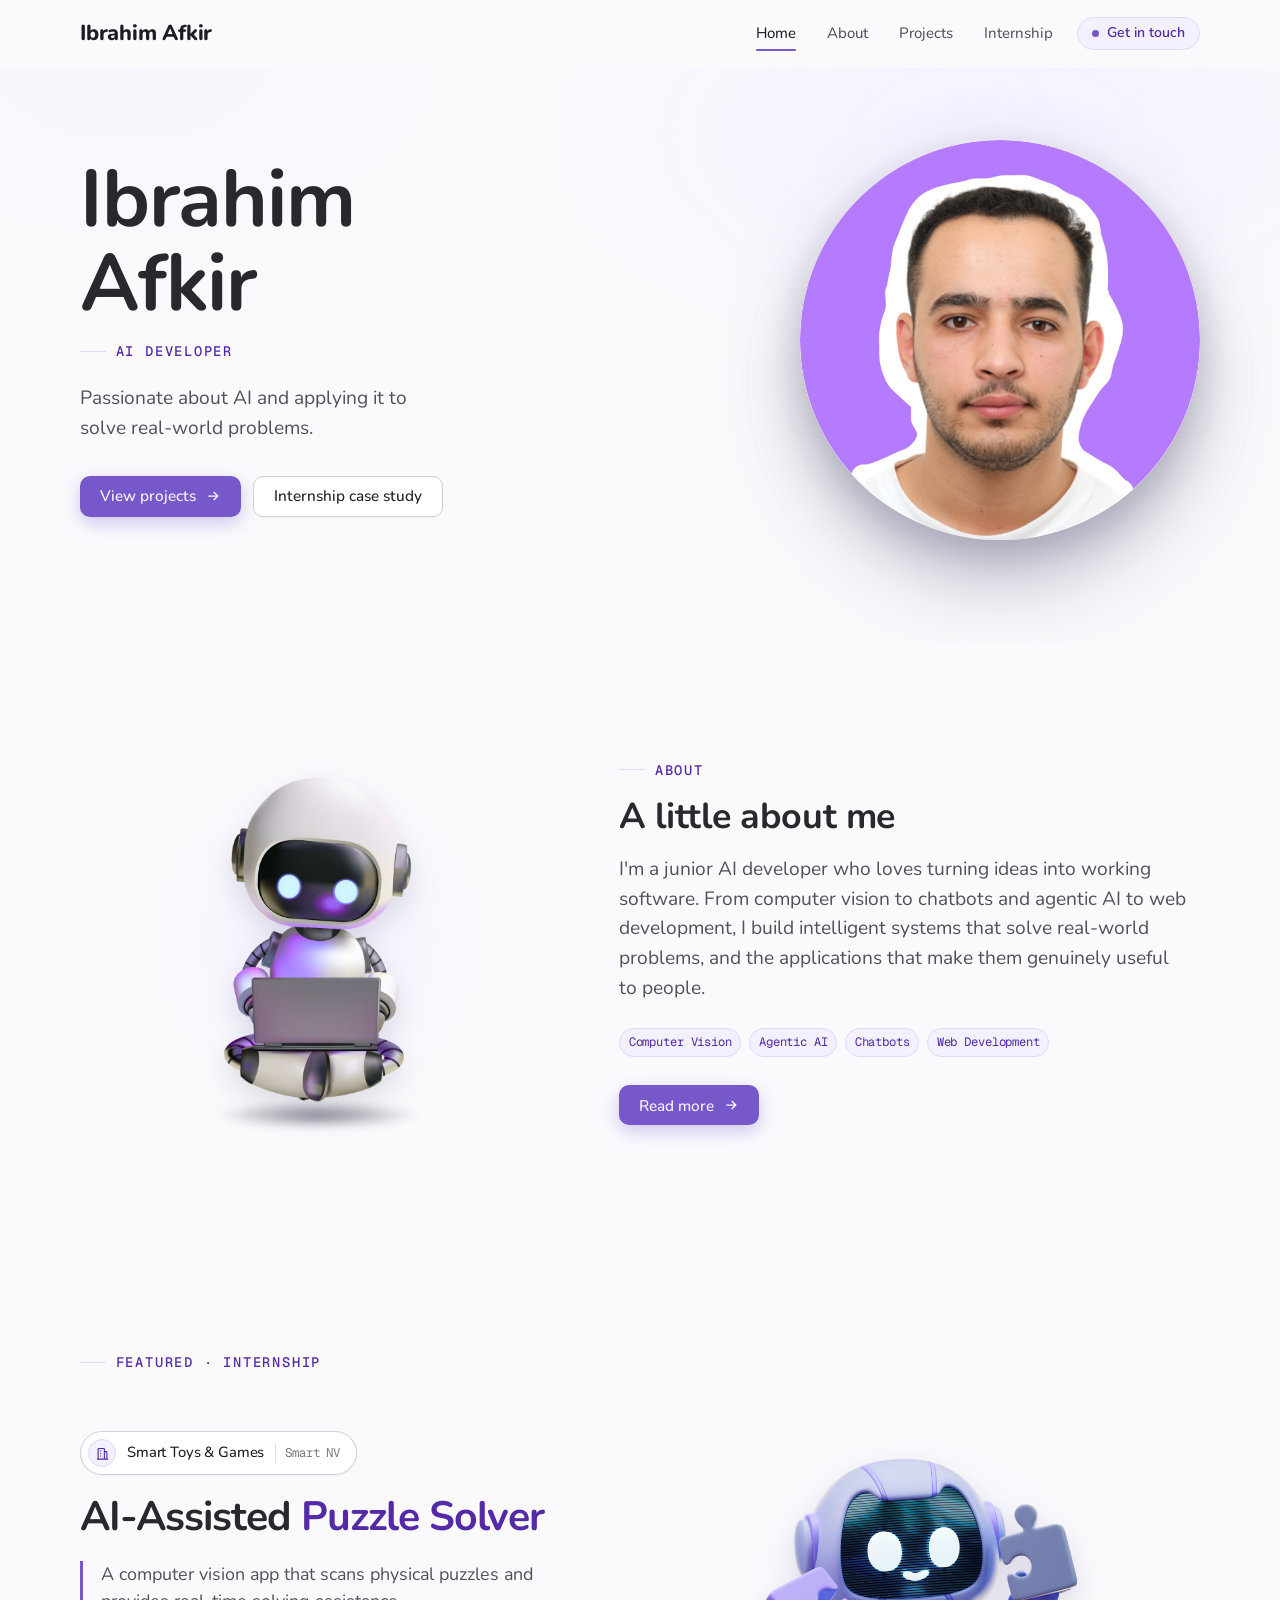
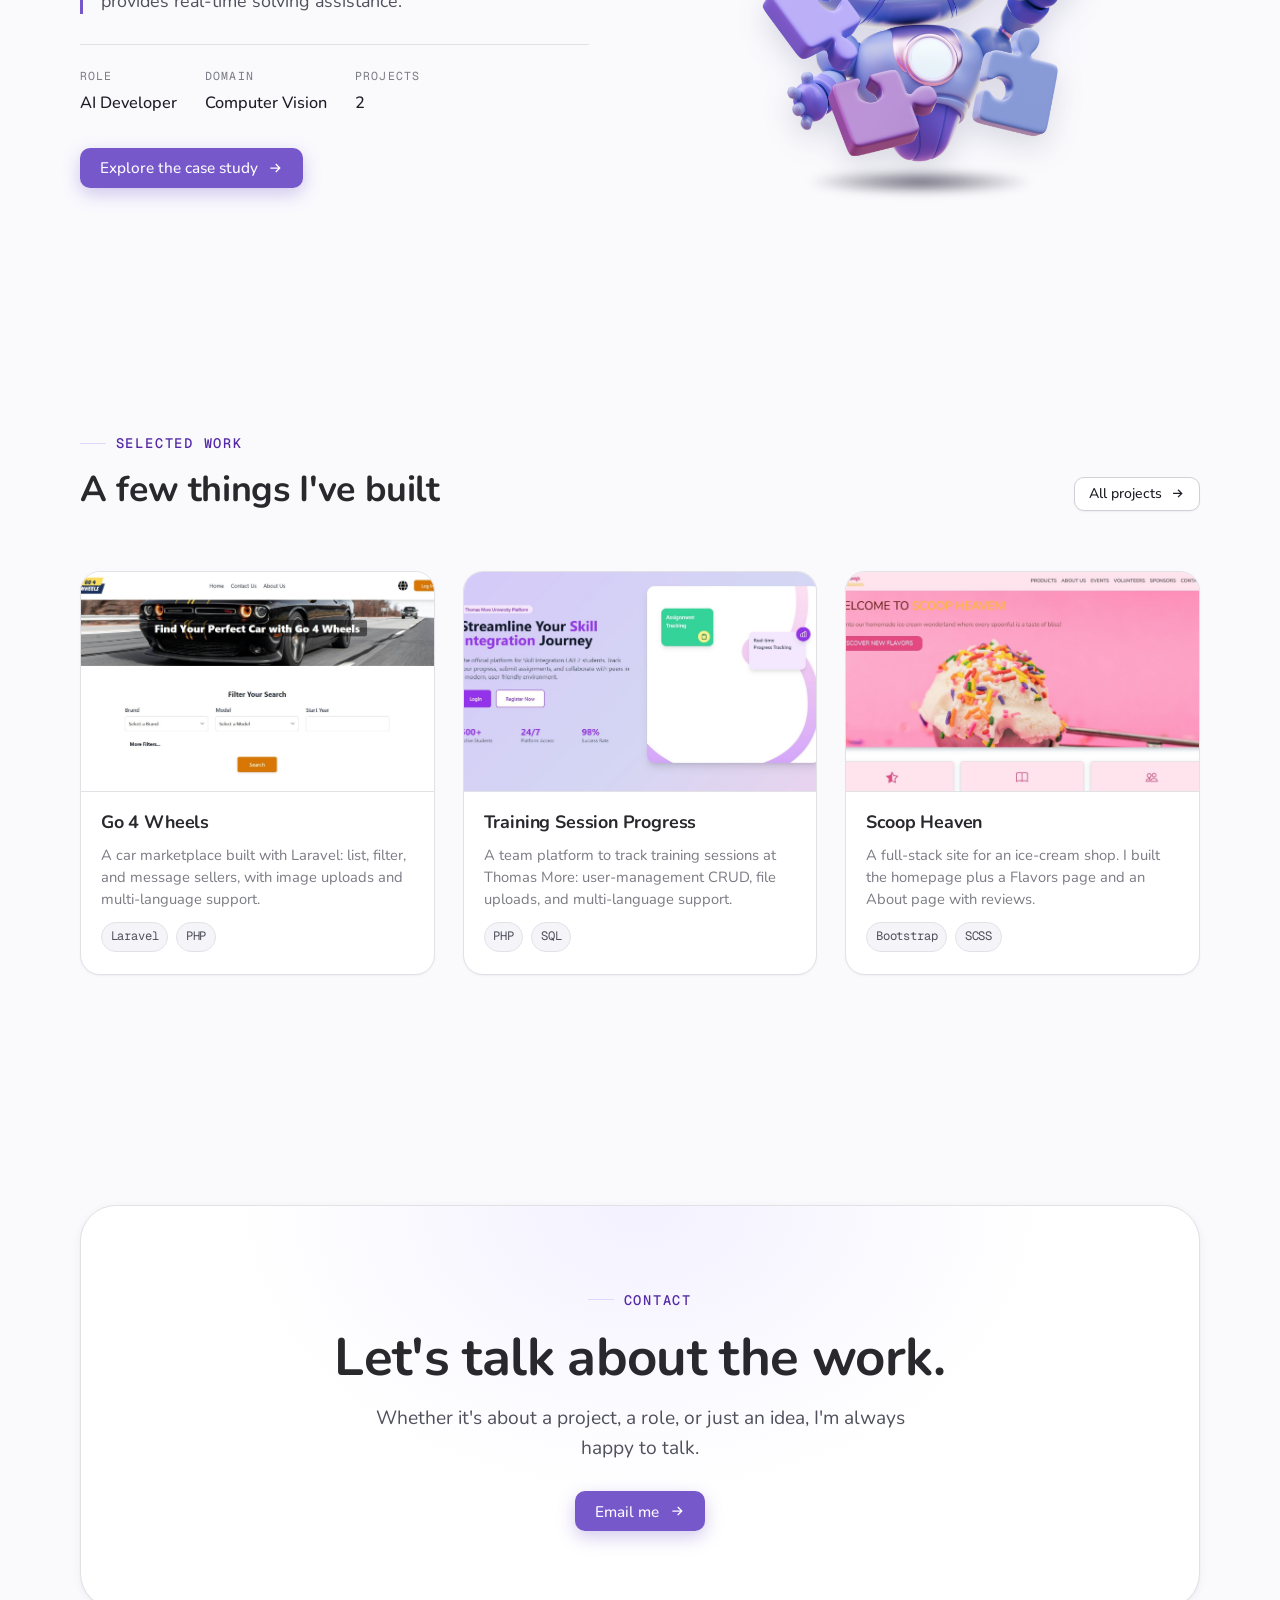
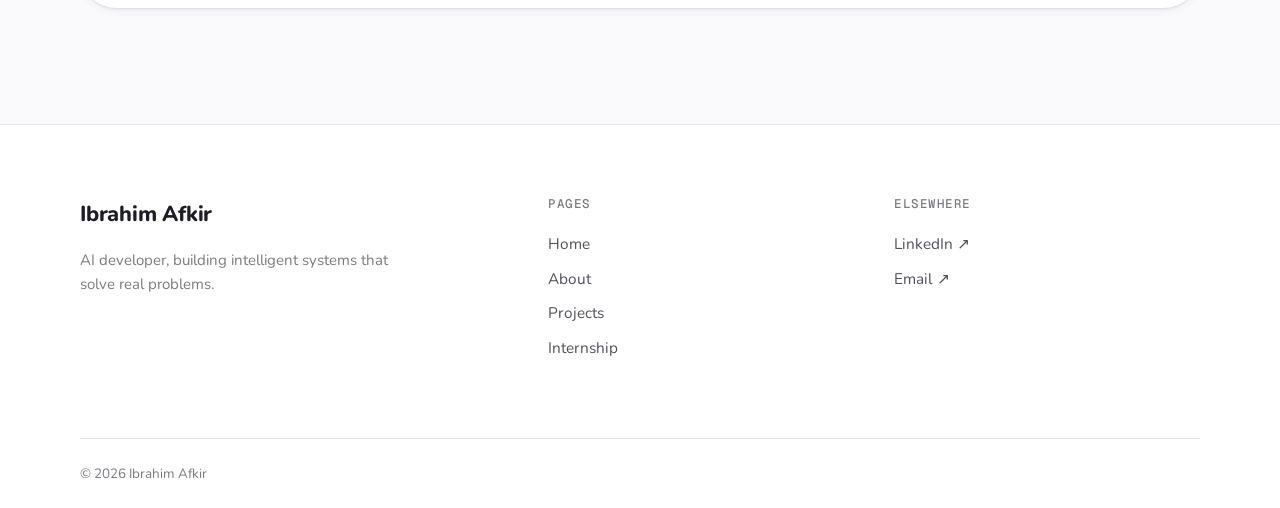
==== commit ad34e144: "Update portfolio Co-Authored-By: Claude Opus 4.8 <noreply@anthropic.com>" ====
--- a/index.html
+++ b/index.html
@@ -9,7 +9,7 @@
 <link rel="preconnect" href="https://fonts.googleapis.com">
 <link rel="preconnect" href="https://fonts.gstatic.com" crossorigin>
 <link href="https://fonts.googleapis.com/css2?family=Nunito:ital,wght@0,400;0,500;0,600;0,700;0,800;1,400&family=Poppins:wght@400;500;600;700&family=Geist+Mono:wght@400;500&display=swap" rel="stylesheet">
-<link rel="stylesheet" href="styles.css" />
+<link rel="stylesheet" href="styles.css?v=5" />
 <style>
 /* ============ HOME PAGE ============ */
 
@@ -224,7 +224,7 @@
           <div><div class="l">Projects</div><div class="v">2</div></div>
         </div>
         <div style="margin-top:32px;">
-          <a href="internship.html" class="btn btn--primary">Explore the case study <svg viewBox="0 0 24 24" fill="none" stroke="currentColor" stroke-width="2"><path d="M5 12h14M13 6l6 6-6 6"/></svg></a>
+          <a href="internship.html" class="btn btn--accent">Explore the case study <svg viewBox="0 0 24 24" fill="none" stroke="currentColor" stroke-width="2"><path d="M5 12h14M13 6l6 6-6 6"/></svg></a>
         </div>
       </div>
       <div class="spotlight__art">
@@ -280,10 +280,9 @@
     <div class="contact reveal">
       <span class="eyebrow" style="justify-content:center;">Contact</span>
       <h2 class="h1" style="margin-top:18px;">Let's talk about the work.</h2>
-      <p class="lead" style="margin:16px auto 0; max-width:46ch;">For the assessment, the full internship documentation is one click away. Otherwise, I'm happy to walk through any project.</p>
+      <p class="lead" style="margin:16px auto 0; max-width:46ch;">Whether it's about a project, a role, or just an idea, I'm always happy to talk.</p>
       <div class="contact__cta">
         <a href="mailto:brahim-afkir@hotmail.com" class="btn btn--accent">Email me <svg viewBox="0 0 24 24" fill="none" stroke="currentColor" stroke-width="2"><path d="M5 12h14M13 6l6 6-6 6"/></svg></a>
-        <a href="internship.html" class="btn btn--ghost">Internship documents</a>
       </div>
     </div>
   </div>
--- a/styles.css
+++ b/styles.css
@@ -14,6 +14,7 @@
   --surface-2: oklch(0.972 0.005 290);
   --ink:       oklch(0.235 0.02 285);
   --ink-2:     oklch(0.44 0.02 285);
+  --ink-title: oklch(0.28 0.008 285);  /* heading ink — near-black, slightly toward gray */
   --muted:     oklch(0.585 0.014 285);
   --line:      oklch(0.912 0.006 290);
   --line-2:    oklch(0.86 0.008 290);
@@ -73,11 +74,11 @@
 ::selection { background: var(--accent-soft); color: var(--accent-ink); }
 
 /* ---------- Typography ---------- */
-h1, h2, h3, h4 { font-family: 'Poppins', var(--font); line-height: 1.12; font-weight: 500; letter-spacing: -0.01em; color: var(--ink); text-wrap: balance; }
-.display, .h1, .h2, .h3, .h4 { font-family: 'Poppins', var(--font); }
+h1, h2, h3, h4 { font-family: var(--font); line-height: 1.12; font-weight: 700; letter-spacing: -0.01em; color: var(--ink-title); text-wrap: balance; }
+.display, .h1, .h2, .h3, .h4 { font-family: var(--font); }
 .display {
   font-size: clamp(2.6rem, 6.4vw, 5rem);
-  font-weight: 500;
+  font-weight: 700;
   letter-spacing: -0.015em;
   line-height: 1.05;
 }
@@ -182,6 +183,29 @@
   height: 2px; background: var(--accent); border-radius: 2px;
 }
 .nav__cta { margin-left: 6px; }
+/* Distinctive nav call-to-action: soft accent pill with a live pulse dot */
+.nav__cta .btn {
+  background: var(--accent-soft); color: var(--accent-ink);
+  border: 1px solid var(--accent-line); border-radius: 999px;
+  box-shadow: none; font-weight: 600; gap: 8px;
+  transition: background .25s, color .25s, border-color .25s, transform .35s var(--ease), box-shadow .35s;
+}
+.nav__cta .btn::before {
+  content: ""; width: 7px; height: 7px; border-radius: 50%; flex: none;
+  background: var(--accent); animation: navPulse 2.4s var(--ease) infinite;
+}
+.nav__cta .btn:hover {
+  background: var(--accent); color: oklch(0.99 0.01 var(--accent-h));
+  border-color: var(--accent); transform: translateY(-2px);
+  box-shadow: 0 8px 20px oklch(0.55 0.17 var(--accent-h) / 0.35);
+}
+.nav__cta .btn:hover::before { background: oklch(0.99 0.01 var(--accent-h)); animation: none; }
+@keyframes navPulse {
+  0%   { box-shadow: 0 0 0 0 oklch(0.55 0.17 var(--accent-h) / 0.5); }
+  70%  { box-shadow: 0 0 0 6px oklch(0.55 0.17 var(--accent-h) / 0); }
+  100% { box-shadow: 0 0 0 0 oklch(0.55 0.17 var(--accent-h) / 0); }
+}
+@media (prefers-reduced-motion: reduce) { .nav__cta .btn::before { animation: none; } }
 .nav__toggle { display: none; width: 40px; height: 40px; border-radius: var(--r-xs); align-items: center; justify-content: center; }
 .nav__toggle:hover { background: var(--surface-2); }
 .nav__toggle svg { width: 22px; height: 22px; }
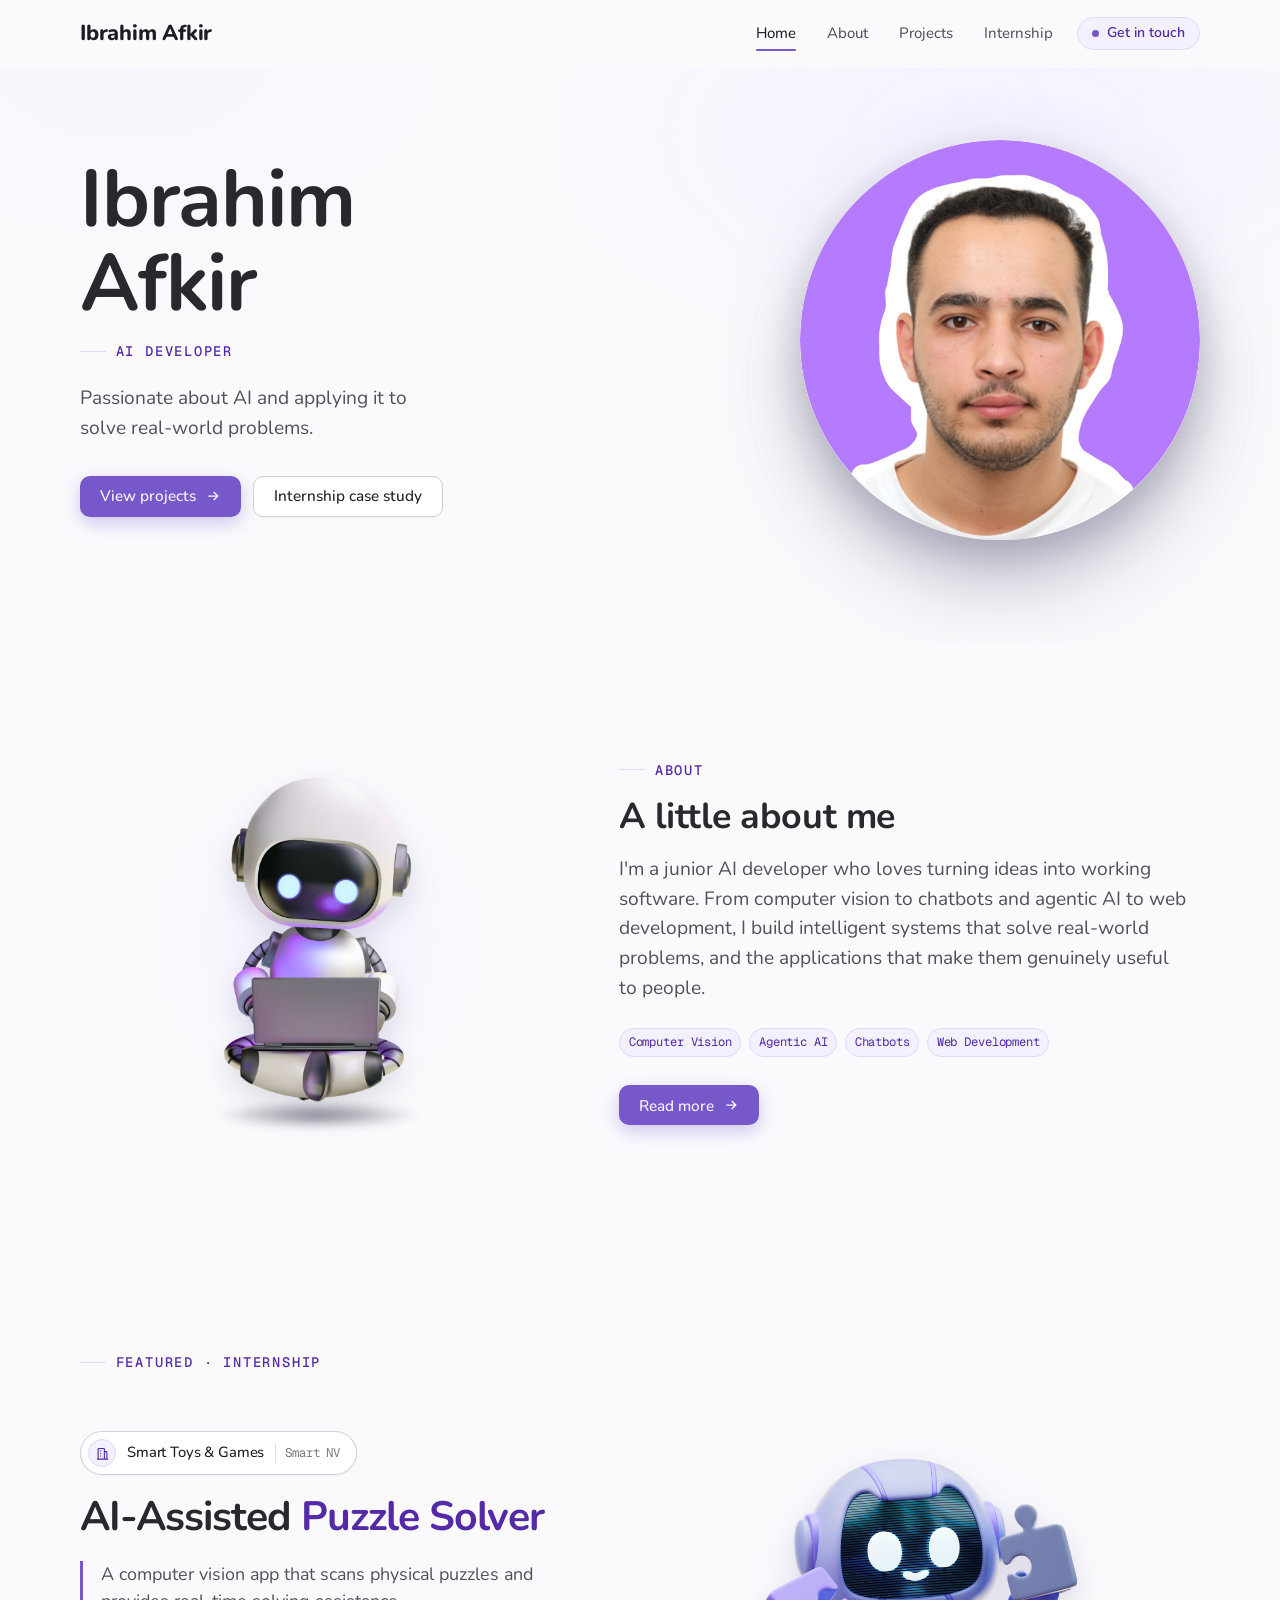
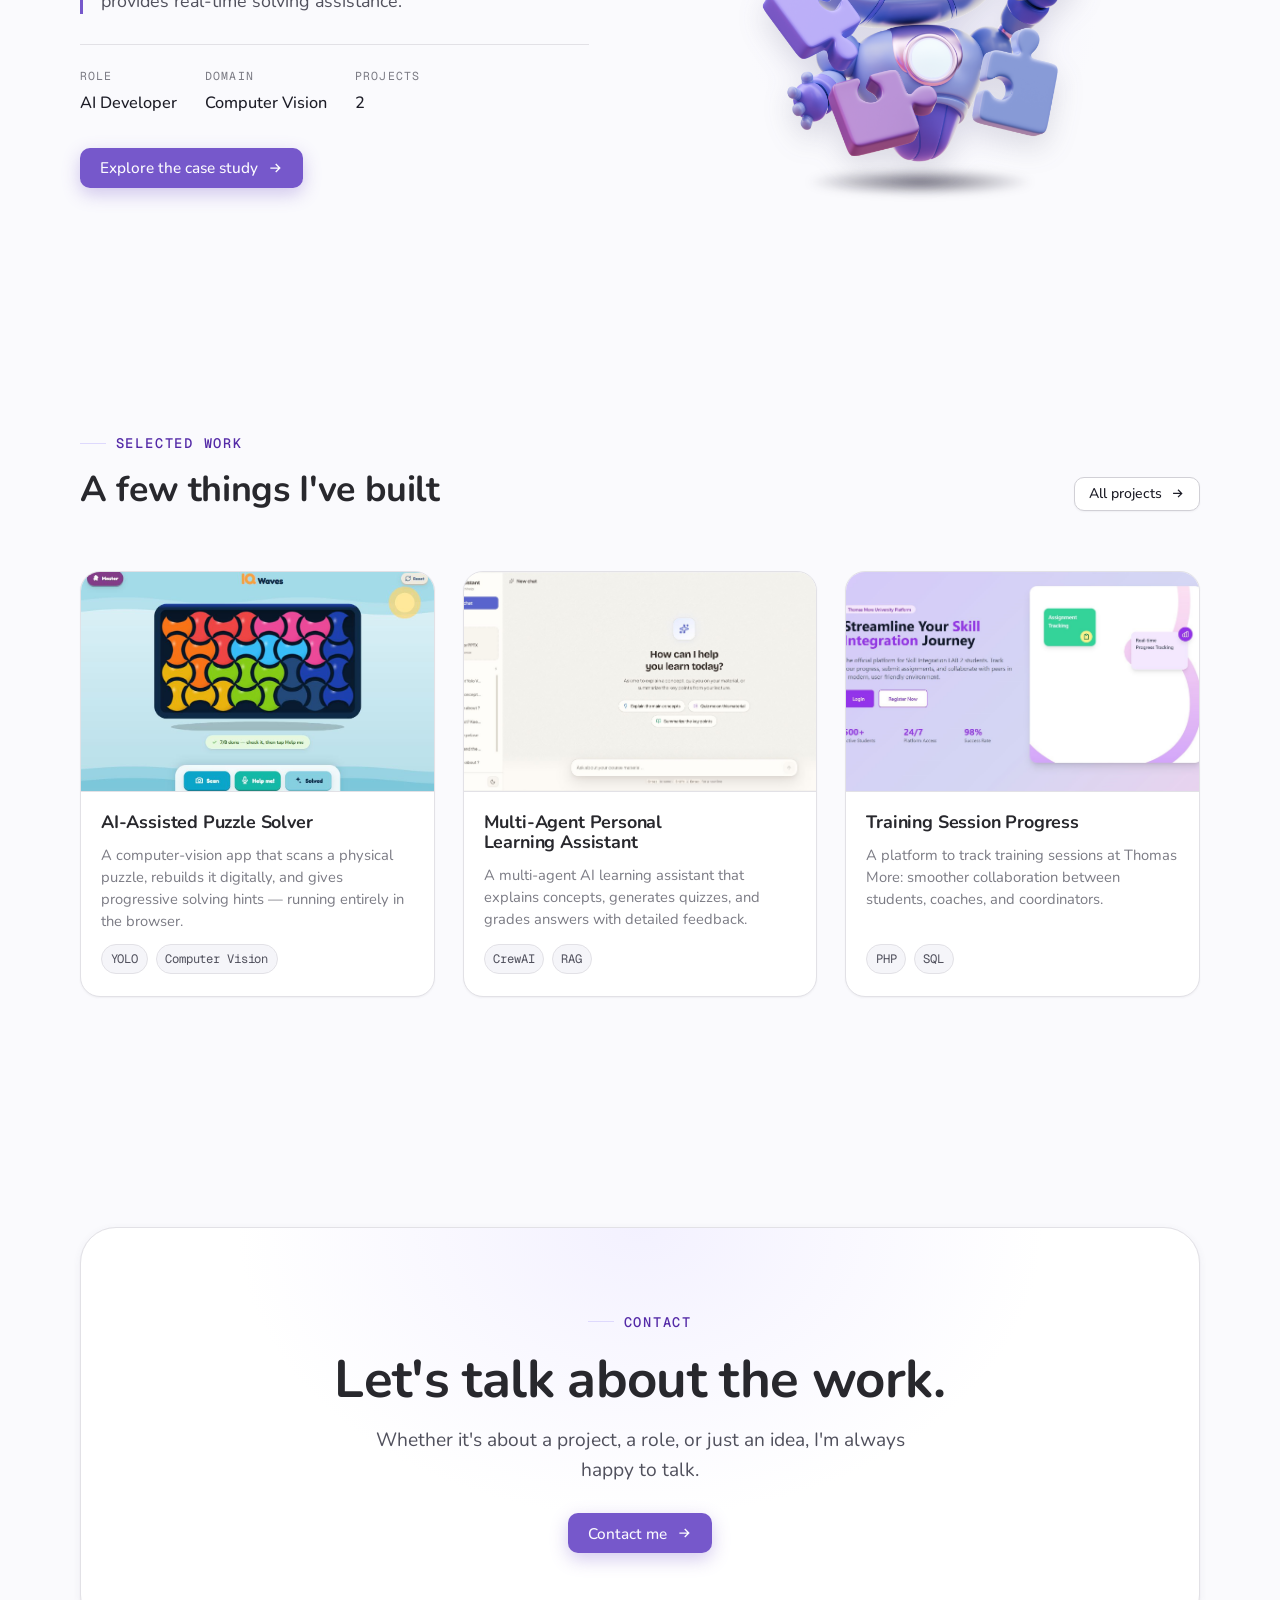
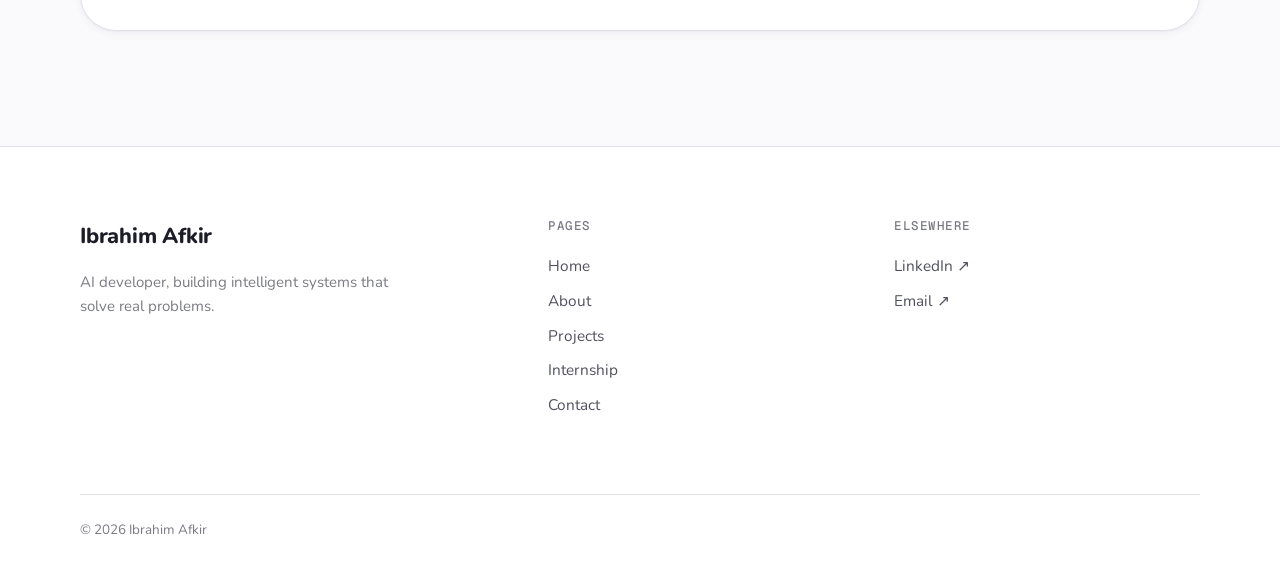
==== commit d4dda388: "Update portfolio Co-Authored-By: Claude Opus 4.8 <noreply@anthropic.com>" ====
--- a/index.html
+++ b/index.html
@@ -9,7 +9,7 @@
 <link rel="preconnect" href="https://fonts.googleapis.com">
 <link rel="preconnect" href="https://fonts.gstatic.com" crossorigin>
 <link href="https://fonts.googleapis.com/css2?family=Nunito:ital,wght@0,400;0,500;0,600;0,700;0,800;1,400&family=Poppins:wght@400;500;600;700&family=Geist+Mono:wght@400;500&display=swap" rel="stylesheet">
-<link rel="stylesheet" href="styles.css?v=5" />
+<link rel="stylesheet" href="styles.css?v=6" />
 <style>
 /* ============ HOME PAGE ============ */
 
@@ -151,7 +151,7 @@
       <a href="about.html" class="nav__link">About</a>
       <a href="projects.html" class="nav__link">Projects</a>
       <a href="internship.html" class="nav__link">Internship</a>
-      <span class="nav__cta"><a href="#contact" class="btn btn--ghost btn--sm">Get in touch</a></span>
+      <span class="nav__cta"><a href="contact.html" class="btn btn--ghost btn--sm">Get in touch</a></span>
     </div>
   </div>
 </nav>
@@ -247,27 +247,27 @@
     </div>
     <div class="grid work-grid">
       <a href="projects.html" class="mini-card reveal" data-delay="1">
-        <img src="images/car1.JPG" alt="Go 4 Wheels" class="mini-card__media is-media" />
+        <img src="images/iq-waves-screen.JPG" alt="AI-Assisted Puzzle Solver" class="mini-card__media is-media" />
         <div class="mini-card__body">
-          <h3>Go 4 Wheels</h3>
-          <p>A car marketplace built with Laravel: list, filter, and message sellers, with image uploads and multi-language support.</p>
-          <div class="tags"><span class="tag">Laravel</span><span class="tag">PHP</span></div>
+          <h3>AI-Assisted Puzzle Solver</h3>
+          <p>A computer-vision app that scans a physical puzzle, rebuilds it digitally, and gives progressive solving hints — running entirely in the browser.</p>
+          <div class="tags"><span class="tag">YOLO</span><span class="tag">Computer Vision</span></div>
         </div>
       </a>
       <a href="projects.html" class="mini-card reveal" data-delay="2">
+        <img src="images/nlp0.JPG" alt="Multi-Agent Personal Learning Assistant" class="mini-card__media is-media" />
+        <div class="mini-card__body">
+          <h3>Multi-Agent Personal Learning Assistant</h3>
+          <p>A multi-agent AI learning assistant that explains concepts, generates quizzes, and grades answers with detailed feedback.</p>
+          <div class="tags"><span class="tag">CrewAI</span><span class="tag">RAG</span></div>
+        </div>
+      </a>
+      <a href="projects.html" class="mini-card reveal" data-delay="3">
         <img src="images/training1.JPG" alt="Training Session Progress" class="mini-card__media is-media" />
         <div class="mini-card__body">
           <h3>Training Session Progress</h3>
-          <p>A team platform to track training sessions at Thomas More: user-management CRUD, file uploads, and multi-language support.</p>
+          <p>A platform to track training sessions at Thomas More: smoother collaboration between students, coaches, and coordinators.</p>
           <div class="tags"><span class="tag">PHP</span><span class="tag">SQL</span></div>
-        </div>
-      </a>
-      <a href="projects.html" class="mini-card reveal" data-delay="3">
-        <img src="images/a1.jpg" alt="Scoop Heaven" class="mini-card__media is-media" />
-        <div class="mini-card__body">
-          <h3>Scoop Heaven</h3>
-          <p>A full-stack site for an ice-cream shop. I built the homepage plus a Flavors page and an About page with reviews.</p>
-          <div class="tags"><span class="tag">Bootstrap</span><span class="tag">SCSS</span></div>
         </div>
       </a>
     </div>
@@ -282,7 +282,7 @@
       <h2 class="h1" style="margin-top:18px;">Let's talk about the work.</h2>
       <p class="lead" style="margin:16px auto 0; max-width:46ch;">Whether it's about a project, a role, or just an idea, I'm always happy to talk.</p>
       <div class="contact__cta">
-        <a href="mailto:brahim-afkir@hotmail.com" class="btn btn--accent">Email me <svg viewBox="0 0 24 24" fill="none" stroke="currentColor" stroke-width="2"><path d="M5 12h14M13 6l6 6-6 6"/></svg></a>
+        <a href="contact.html" class="btn btn--accent">Contact me <svg viewBox="0 0 24 24" fill="none" stroke="currentColor" stroke-width="2"><path d="M5 12h14M13 6l6 6-6 6"/></svg></a>
       </div>
     </div>
   </div>
@@ -302,6 +302,7 @@
         <a href="about.html">About</a>
         <a href="projects.html">Projects</a>
         <a href="internship.html">Internship</a>
+        <a href="contact.html">Contact</a>
       </div>
       <div class="footer__col">
         <h4>Elsewhere</h4>
@@ -315,6 +316,6 @@
   </div>
 </footer>
 
-<script src="app.js"></script>
+<script src="app.js?v=2"></script>
 </body>
 </html>
--- a/styles.css
+++ b/styles.css
@@ -163,7 +163,7 @@
   backdrop-filter: blur(14px) saturate(1.4);
   -webkit-backdrop-filter: blur(14px) saturate(1.4);
   border-bottom: 1px solid transparent;
-  transition: border-color 0.3s, background 0.3s;
+  transition: border-color 0.3s, background 0.3s, transform 0.35s var(--ease);
 }
 .nav.is-scrolled { border-bottom-color: var(--line); }
 .nav__inner { width: 100%; max-width: var(--maxw); margin-inline: auto; padding-inline: clamp(20px, 5vw, 40px); display: flex; align-items: center; justify-content: space-between; }
@@ -272,6 +272,8 @@
 
 /* ---------- Mobile nav ---------- */
 @media (max-width: 760px) {
+  /* auto-hide on scroll down, reveal on scroll up */
+  .nav.nav--hidden { transform: translateY(-100%); }
   .nav__links {
     position: fixed; inset: var(--nav-h) 0 auto 0;
     flex-direction: column; align-items: stretch; gap: 2px;
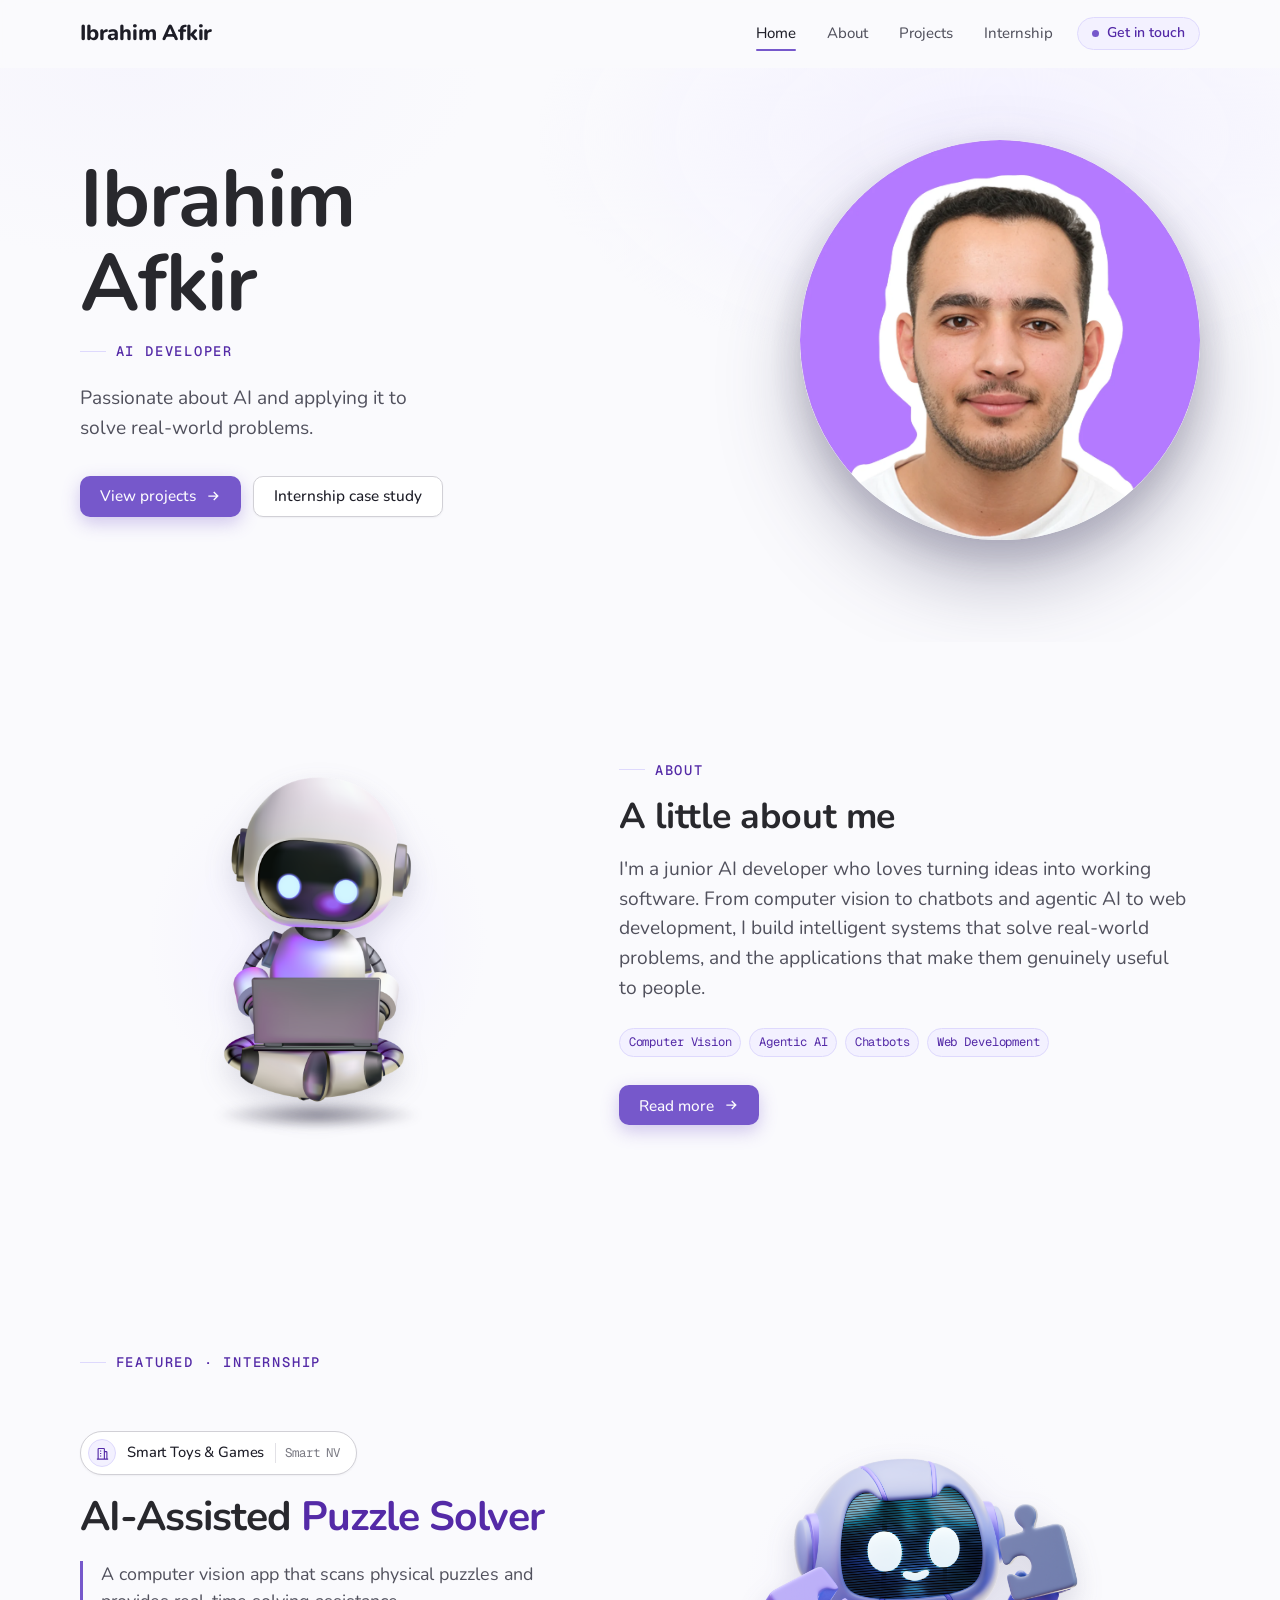
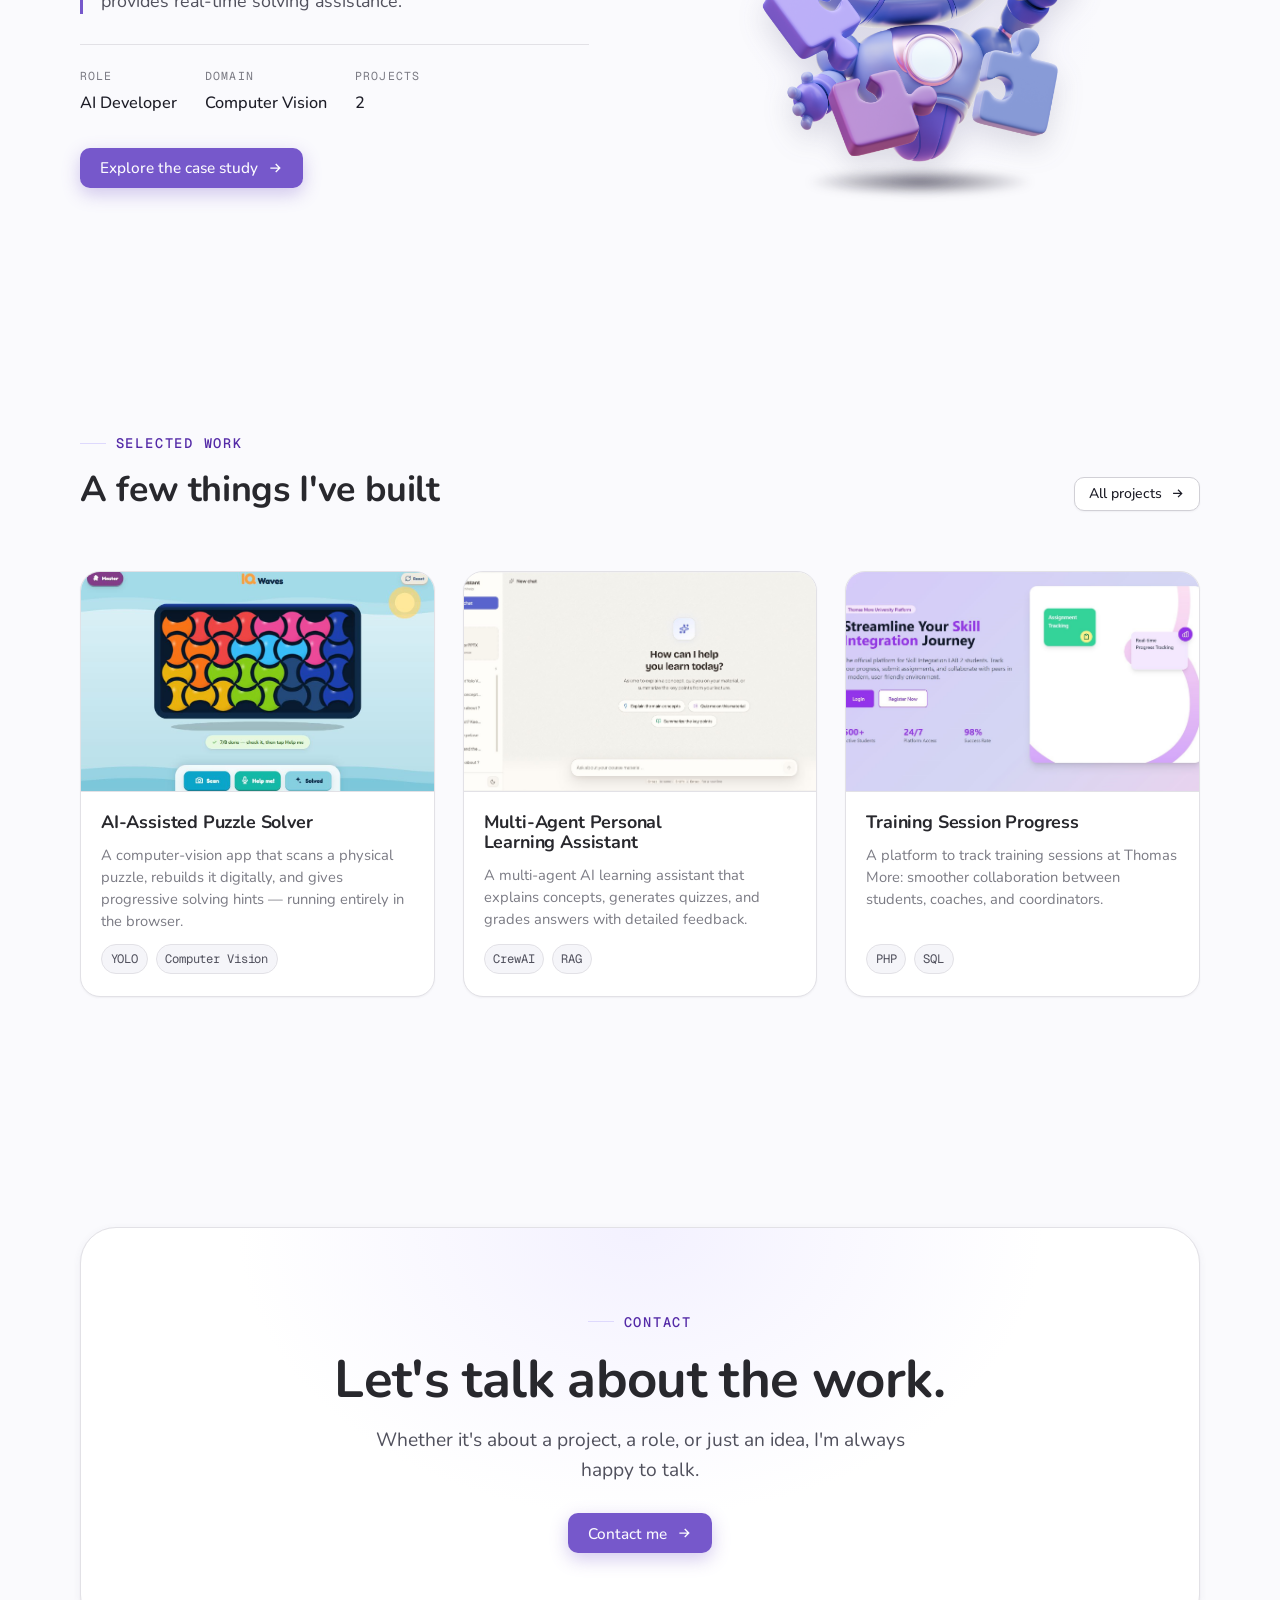
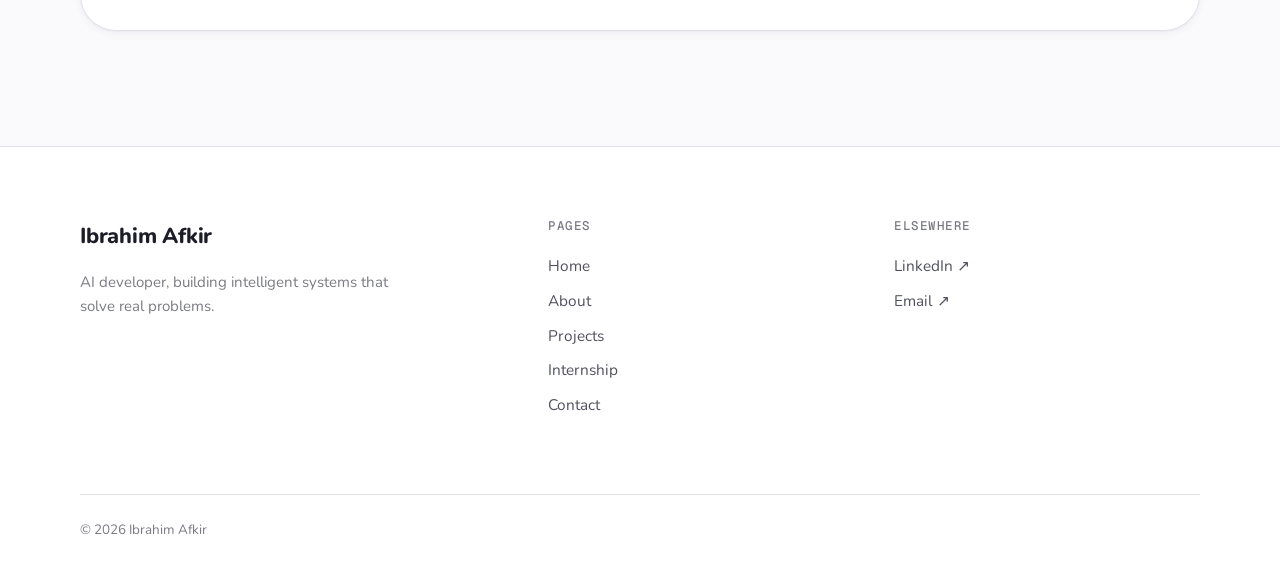
==== commit cd051ea3: "Trim mobile fix to hero portrait only; update CV and profile images Scope the phone-only (max-width:" ====
--- a/index.html
+++ b/index.html
@@ -135,6 +135,11 @@
   .spotlight__art { order: -1; }
   .work-grid { grid-template-columns: 1fr; }
 }
+
+/* --- Phone-only: cap the hero portrait so the first section isn't so tall --- */
+@media (max-width: 600px) {
+  .heroA__visual { max-width: 240px; }
+}
 </style>
 </head>
 <body data-page="home" data-hero="a">
